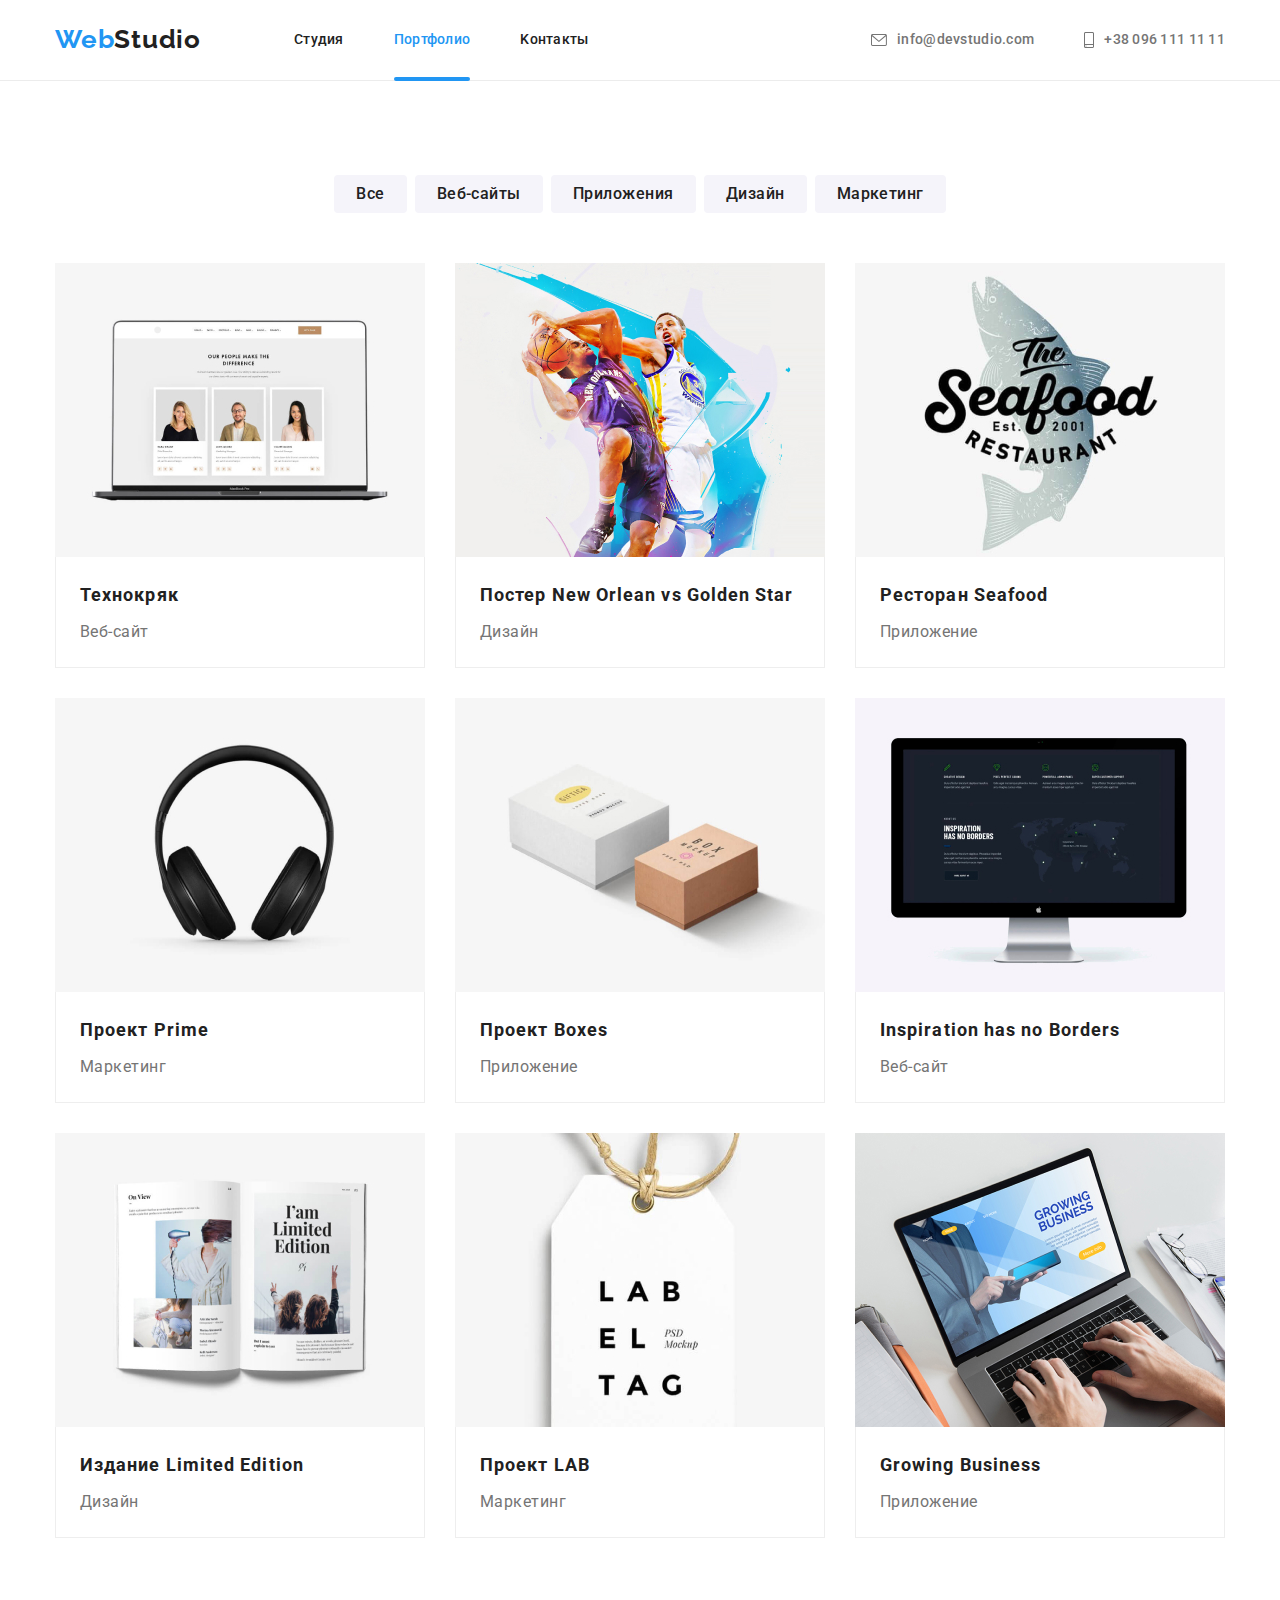
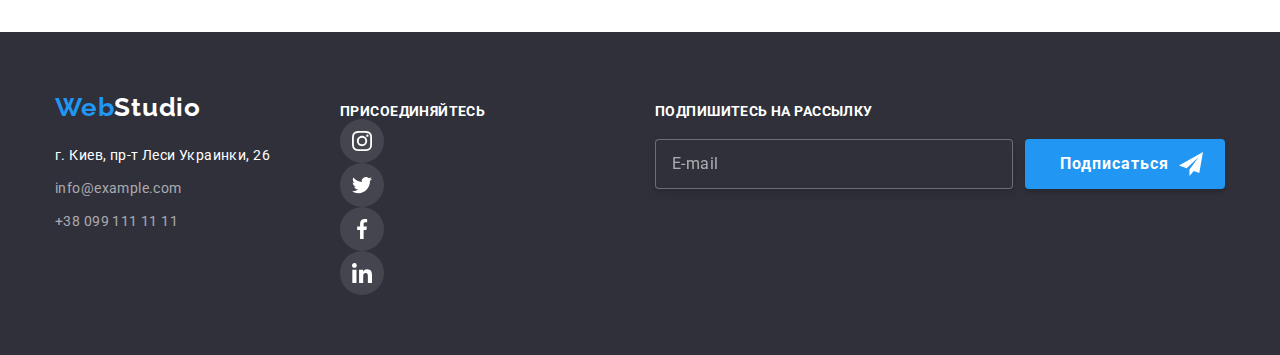
==== portfolio.html @ 12bf7905 "replaces with BEM" ====
<!DOCTYPE html>
<html lang="ru">

<head>
  <meta charset="UTF-8" />
  <meta http-equiv="X-UA-Compatible" content="IE=edge" />
  <meta name="viewport" content="width=device-width, initial-scale=1.0" />
  <link href="https://fonts.googleapis.com/css2?family=Raleway:wght@700&family=Roboto:wght@400;500;700;900&display=swap"
    rel="stylesheet" />
  <link rel="stylesheet"
    href="https://cdnjs.cloudflare.com/ajax/libs/modern-normalize/1.1.0/modern-normalize.min.css" />
  <link rel="stylesheet" type="text/css" href="./css/styles.css" />
  <title>portfolio</title>
</head>

<body>
  <!-- HEADER-->

  <head>
    <link
      href="https://fonts.googleapis.com/css2?family=Raleway:wght@700&family=Roboto:wght@400;500;700;900&display=swap"
      rel="stylesheet" />
    <link rel="stylesheet"
      href="https://cdnjs.cloudflare.com/ajax/libs/modern-normalize/1.1.0/modern-normalize.min.css" />
    <link rel="stylesheet" type="text/css" href="./css/styles.css" />
    <title>WebStudio</title>
  </head>

  <body>
    <!-- HEADER-->
    <header class="header">
      <div class="header__container">
        <nav class="navigation">
          <a href="index.html" class="logo-link logo-link--big-hover">
            <span class="logo-accent">Web</span>Studio</a>
          <ul class="navigation__list">
            <li class="navigation__item">
              <a href="./index.html" class="navigation__link ">Студия</a>
            </li>
            <li class="navigation__item"><a href="./portfolio.html"
                class="navigation__link navigation__link--bottom-border">Портфолио</a></li>
            <li class="navigation__item">
              <a href="" class="navigation__link">Kонтакты</a>
            </li>
          </ul>
        </nav>
        <ul class="contacts__list">
          <li class="contacts__item">
            <a href="mailto:info@devstudio.com" class="contacts__link">
              <svg class="contacts__icon" width="16px" height="12px">
                <use href="./imajes/sprite.svg#icon-envelope-hover"></use>
              </svg>info@devstudio.com
            </a>
          </li>
          <li class="contacts__item">
            <a href="tel:+380961111111" class="contacts__link">
              <svg class="contacts__icon" width="10px" height="16px">
                <use href="./imajes/sprite.svg#icon-smartphone"></use>
              </svg>+38 096 111 11 11
            </a>
          </li>
        </ul>
      </div>
    </header>
    <!---Наши проекты-->
    <main>
      <section class="projects">
        <div class="container">
          <ul class="projects-filter">
            <li class="projects-item">
              <button type="button" class="projects-button">Все</button>
            </li>
            <li class="projects-item">
              <button type="button" class="projects-button">Веб-сайты</button>
            </li>
            <li class="projects-item">
              <button type="button" class="projects-button">Приложения</button>
            </li>
            <li class="projects-item">
              <button type="button" class="projects-button">Дизайн</button>
            </li>
            <li class="projects-item">
              <button type="button" class="projects-button">Маркетинг</button>
            </li>
          </ul>
          <ul class="projects-list">
            <li class="pro-item">
              <a class="pro-item-link" href="">
                <div class=pro-item-wrap><img src="./imajes/portfolip/tehno-criac.jpg" alt="технокряк" width="370px"
                    height="294px" />
                  <p class="image-text">
                    Ресурс предлагает комплексные предложения с разным уровнем функционала и сервисов.
                    Все это позволит посетителю получить исчерпывающие сведения о компании или частном
                    лице.
                  </p>
                </div>
                <div class="pro-item-title">
                  <h2 class="projects-name">Технокряк</h2>
                  <p class="projects-type">Веб-сайт</p>
                </div>
              </a>
            </li>
            <li class="pro-item">
              <a class="pro-item-link" href="">
                <div class=pro-item-wrap><img src="./imajes/portfolip/new-orlean.jpg" alt="баскетбол" width="370px"
                    height="294px" />
                  <p class="image-text">
                    Ресурс предлагает комплексные предложения с разным уровнем функционала и сервисов.
                    Все это позволит посетителю получить исчерпывающие сведения о компании или частном
                    лице.
                  </p>
                </div>
                <div class="pro-item-title">
                  <h2 class="projects-name">Постер New Orlean vs Golden Star</h2>
                  <p class="projects-type">Дизайн</p>
                </div>
              </a>
            </li>
            <li class="pro-item">
              <a class="pro-item-link" href="">
                <div class=pro-item-wrap><img src="./imajes/portfolip/seawood.jpg" alt="лого морского ресторана"
                    width="370px" height="294px" />
                  <p class="image-text">
                    Ресурс предлагает комплексные предложения с разным уровнем функционала и сервисов.
                    Все это позволит посетителю получить исчерпывающие сведения о компании или частном
                    лице.
                  </p>
                </div>
                <div class="pro-item-title">
                  <h2 class="projects-name">Ресторан Seafood</h2>
                  <p class="projects-type">Приложение</p>
                </div>
              </a>
            </li>
            <li class="pro-item">
              <a class="pro-item-link" href="">
                <div class=pro-item-wrap><img src="./imajes/portfolip/prime.jpg" alt="наушники" width="370px"
                    height="294px" />
                  <p class="image-text">
                    Ресурс предлагает комплексные предложения с разным уровнем функционала и сервисов.
                    Все это позволит посетителю получить исчерпывающие сведения о компании или частном
                    лице.
                  </p>
                </div>
                <div class="pro-item-title">
                  <h2 class="projects-name">Проект Prime</h2>
                  <p class="projects-type">Маркетинг</p>
                </div>
              </a>
            </li>
            <li class="pro-item">
              <a class="pro-item-link" href="">
                <div class=pro-item-wrap> <img src="./imajes/portfolip/boxes.jpg" alt="коробочки" width="370px"
                    height="294px" />
                  <p class="image-text">
                    Ресурс предлагает комплексные предложения с разным уровнем функционала и сервисов.
                    Все это позволит посетителю получить исчерпывающие сведения о компании или частном
                    лице.
                  </p>
                </div>
                <div class="pro-item-title">
                  <h2 class="projects-name">Проект Boxes</h2>
                  <p class="projects-type">Приложение</p>
                </div>
              </a>
            </li>
            <li class="pro-item">
              <a class="pro-item-link" href="">
                <div class=pro-item-wrap><img src="./imajes/portfolip/monitor.jpg" alt="монитор" width="370px"
                    height="294px" />
                  <p class="image-text">
                    Ресурс предлагает комплексные предложения с разным уровнем функционала и сервисов.
                    Все это позволит посетителю получить исчерпывающие сведения о компании или частном
                    лице.
                  </p>
                </div>
                <div class="pro-item-title">
                  <h2 class="projects-name">Inspiration has no Borders</h2>
                  <p class="projects-type">Веб-сайт</p>
                </div>
              </a>
            </li>
            <li class="pro-item">
              <a class="pro-item-link" href="">
                <div class=pro-item-wrap><img src="./imajes/portfolip/magazine.jpg" alt="журнал" width="370px"
                    height="294px" />
                  <p class="image-text">
                    Ресурс предлагает комплексные предложения с разным уровнем функционала и сервисов.
                    Все это позволит посетителю получить исчерпывающие сведения о компании или частном
                    лице.
                  </p>
                </div>
                <div class="pro-item-title">
                  <h2 class="projects-name">Издание Limited Edition</h2>
                  <p class="projects-type">Дизайн</p>
                </div>
              </a>
            </li>
            <li class="pro-item">
              <a class="pro-item-link" href="">
                <div class=pro-item-wrap><img src="./imajes/portfolip/label.jpg" alt="лейбла" width="370px"
                    height="294px" />
                  <p class="image-text">
                    Ресурс предлагает комплексные предложения с разным уровнем функционала и сервисов.
                    Все это позволит посетителю получить исчерпывающие сведения о компании или частном
                    лице.
                  </p>
                </div>
                <div class="pro-item-title">
                  <h2 class="projects-name">Проект LAB</h2>
                  <p class="projects-type">Маркетинг</p>
                </div>
              </a>
            </li>
            <li class="pro-item">
              <a class="pro-item-link" href="">
                <div class=pro-item-wrap>
                  <img src="./imajes/portfolip/growing.jpg" alt="печатает на ноутбуке" width="370px" height="294px" />
                  <p class="image-text">
                    Ресурс предлагает комплексные предложения с разным уровнем функционала и сервисов.
                    Все это позволит посетителю получить исчерпывающие сведения о компании или частном
                    лице.
                  </p>
                </div>
                <div class="pro-item-title">
                  <h2 class="projects-name">Growing Business</h2>
                  <p class="projects-type">Приложение</p>
                </div>
              </a>
            </li>
          </ul>
        </div>
      </section>
    </main>
    <!--FOOOOOOTEEEERRRRRR-->
    <footer class="footer-section">
      <div class="container footer">
        <div class="address-wrap">
          <a href="./index.html" class="footer-logo"><span class="logo-accent">Web</span>Studio</a>
          <address class="address">
            <span class="footer-text">г. Киев, пр-т Леси Украинки, 26</span>
            <a href="mailto:info@example.com" class="footer-contacts">info@example.com</a>
            <a href="tel:+380991111111" class="footer-contacts">+38 099 111 11 11</a>
          </address>
        </div>
        <div class="slogan-wrap">
          <h3 class="footer-slogan">Присоединяйтесь</h3>
          <ul class="social-list footer">
            <li class="social-item">
              <a href="" class="social-link footer">
                <svg class="social-icon" width="20px" height="20px">
                  <use href="./imajes/sprite.svg#icon-instagram-2"></use>
                </svg>
              </a>
            </li>
            <li class="social-item">
              <a href="" class="social-link footer">
                <svg class="social-icon" width="20px" height="20px">
                  <use href="./imajes/sprite.svg#icon-twitter-1"></use>
                </svg>
              </a>
            </li>
            <li class="social-item">
              <a href="" class="social-link footer"><svg class="social-icon" width="20px" height="20px">
                  <use href="./imajes/sprite.svg#icon-facebook-1"></use>
                </svg>
              </a>
            </li>
            <li class="social-item">
              <a href="" class="social-link footer">
                <svg class="social-icon" width="20px" height="20px">
                  <use href="./imajes/sprite.svg#icon-linkedin-1"></use>
                </svg>
              </a>
            </li>
          </ul>
        </div>
        <div class="footer-form">
          <h3 class="footer-slogan">Подпишитесь на рассылку</h3>
          <div class="footer-form-wrapper">
            <form class="label-footer">
              <input class="footer-input" type="email" name="footer-email" placeholder="E-mail" />
              <button type="submit" class="button footer-button">
                <span class="footer-button-title">Подписаться</span>
                <svg class="social-icon-sab" width="24px" height="24px">
                  <use href="./imajes/sprite.svg#icon-icon-send"></use>
                </svg>

              </button>
            </form>
          </div>
        </div>
      </div>
    </footer>
    </div>
    </footer>
  </body>

</html>
---- css/styles.css ----
:root {
  --brand-color: #2196f3;
  --title-color: #212121;
  --text-color: #757575;
  --hero-color: #ffffff;
  --contact-color: rgba(255, 255, 255, 0.6);
  --main-background: #ffffff;
  --secondary-background: #f5f4fa;
  --icon-color: #AFB1B8;
  --bg-buttons-color-hover: rgba(33, 150, 243, 1);
  --transition-timing-function: cubic-bezier(0.4, 0, 0.2, 1);
  --transition-duration: 250ms
}

*,
*::before,
*::after {
  box-sizing: border-box;
}

body {
  color: var(--text-color);
  font-family: roboto, sans-serif;
}

ul {
  list-style: none;
  margin: 0px;
  padding: 0px;
}

h1,
h2,
h3,
h4,
h5,
h6 {
  margin: 0px;
}

p {
  margin: 0px;
}

img {
  display: block;
  max-width: 100%;
  height: auto;
}

.container {
  max-width: 1200px;
  margin: 0 auto;
  padding-left: 15px;
  padding-right: 15px;
}

.visually-hidden {
  position: absolute;
  width: 1px;
  height: 1px;
  margin: -1px;
  border: 0;
  padding: 0;
  white-space: nowrap;
  clip-path: inset(100%);
  clip: rect(0 0 0 0);
  overflow: hidden;
}

.container {
  width: 1200px;
  margin: 0 auto;
  padding-left: 15px;
  padding-right: 15px;
}

/* Header */
.header {
  
  border-bottom: 1px solid #ececec;
}

.header__container {
  display: flex;
  margin-left: auto;
    margin-right: auto;
    width: 1200px;
    padding-left: 15px;
    padding-right: 15px;
}

.navigation {
  display: flex;
  align-items: center;
}

.logo-accent {
  color: var(--brand-color);
}

.logo-link {
  color: var(--title-color);

  font-family: Raleway, sans-serif;
  font-weight: 700;
  font-size: 26px;
  line-height: 1.19;
  letter-spacing: 0.03em;
  text-decoration: none;
}

.logo-link--big-hover {
  display: block;
  padding-top: 24px;
  padding-bottom: 25px;
  margin-right: 93px;
}


.navigation__list {
  display: flex;

  color: var(--title-color);

  font-weight: 500;
  font-size: 14px;
  line-height: 1.14;
  letter-spacing: 0.02em;
  list-style: none;
}

.navigation__item:not(:last-child) {
  margin-right: 50px;
}

.navigation__item {
  position: relative;
}

.navigation__link {
  display: block;
  padding-top: 32px;
  padding-bottom: 32px;

  color: inherit;
  text-decoration: none;

  transition: color var(--transition-duration) var(--transition-timing-function);
}

.navigation__link:hover,
.navigation__link:focus,
.contacts__link:hover,
.contacts__link:focus {
  color: var(--brand-color);
}

.contacts__list {
  display: flex;
  margin-left: auto;
  align-items: center;
}

.contacts__item:not(:last-child) {
  margin-right: 50px;
}

.contacts__link {
  display: flex;
  padding-top: 32px;
  padding-bottom: 32px;
  align-items: center;
  color: var(--text-color);

  font-weight: 500;
  font-size: 14px;
  line-height: 1.14;
  letter-spacing: 0.02em;
  text-decoration: none;

  transition: color var(--transition-duration) var(--transition-timing-function);
}

.contacts__icon {
  margin-right: 10px;
  fill: currentColor;
}

.navigation__link--bottom-border {
  color: var(--brand-color);
}

.navigation__link--bottom-border::after {
  position: absolute;
  content: '';
  left: 0;
  bottom: -1px;


  height: 4px;
  width: 100%;
  margin: 0;
  padding: 0;
  border-radius: 2px;
  background-color: var(--brand-color);
}


/* Hero section */
.section__hero {
  max-width: 1600px;
  height: 600px;
  margin-left: auto;
  margin-right: auto;
  padding-top: 200px;
  padding-bottom: 200px;
  background-color: #2F303A;
  text-align: center;

  background-image: linear-gradient(to right, rgba(47, 48, 58, 0.4), rgba(47, 48, 58, 0.4)), url(../imajes/hero.jpg);
background-size: cover;
}

.section-hero__title { 
  text-align: center;
}

.section-hero__title {
  margin: 0 auto;
  max-width: 694px;
  max-height: 120px;
  
  margin-bottom: 30px;
  color: var(--hero-color);

  font-weight: 900;
  font-size: 44px;
  line-height: 1.36;
  text-align: center;
  letter-spacing: 0.06em;
  text-transform: uppercase;
}

.button {
  display: inline-block;
  width: 200px;
  height: 50px;

  color: var(--hero-color);
  background-color: var(--brand-color);

  font-weight: 700;
  font-size: 16px;
  line-height: 1.88;
  text-align: center;
  letter-spacing: 0.06em;
  background: #2196f3;
  box-shadow: 0px 4px 4px rgba(0, 0, 0, 0.15);
  border-radius: 4px;
  border: none;
  cursor: pointer;

  transition: background-color var(--transition-duration) var(--transition-timing-function);
}

.hero__button:hover,
.hero__button:focus {
  background-color: #188ce8;
}





/*Our advantages */
.advantag {
    padding-top: 94px;
    padding-bottom: 94px;
  background-color: var(--main-background);
}

.advantag__list {
  display: flex;
}

.advantag__item {
  width: 270px;
}

.advantag__item:not(:last-child) {
  margin-right: 30px;
}

.advantag__title {
  margin-bottom: 10px;
  color: var(--title-color);

  font-weight: 700;
  font-size: 14px;
  line-height: 1.14;
  letter-spacing: 0.03em;
  text-transform: uppercase;
}

.advantag__text {
  font-weight: 400;
  font-size: 14px;
  line-height: 1.71;
  letter-spacing: 0.03em;
}

.advantag__icon-background {
  display: flex;
  justify-content: center;
  align-items: center;
  width: 270px;
  height: 120px;
  margin-bottom: 30px;

  background: var(--secondary-background);
  border-radius: 4px;
}

/*Doing*/
.doin {
  padding-bottom: 94px;
  background-color: var(--main-background);
}

.doin__title {
  margin-bottom: 50px;
  color: var(--title-color);

  font-weight: 700;
  font-size: 36px;
  line-height: 1.17;
  text-align: center;
  letter-spacing: 0.03em;
}

.doin__list {
  display: flex;
  
  list-style: none;
}

.doin__list-item {
  position: relative;
  margin-right: 30px;
  
}


.doin__list-item:last-child {
  margin-right: 0;
}

.doin__thumb {
  position: absolute;
    display: flex;
    width: 100%;
    padding-top: 27px;
    padding-bottom: 27px;
    justify-content: center;
    align-items: center;
    color: var(--white-color);
    background-color: rgba(47, 48, 58, 0.8);
    font-weight: 700;
    font-size: 14px;
    line-height: 1.17;
    transform: translate(0px, -100%);
}

.doin__text {
  color: var(--main-background);
  font-weight: 700;
  text-transform: uppercase;
  letter-spacing: 0.03em;
  font-size: 14px;
  line-height: 1.14;
}
/* Team */
.team {
  padding-top: 94px;
  padding-bottom: 94px;
  background-color: var(--secondary-background);
}

.team__title {
  margin-bottom: 50px;
  color: var(--title-color);

  font-weight: 700;
  font-size: 36px;
  line-height: 1.17;
  text-align: center;
  letter-spacing: 0.03em;
}

.team__list {
  display: flex;

  list-style: none;
}

.team__lastname {
    width: calc((100%-90)/4);
      margin-right: 30px;
    background-color: #ffffff;
      box-shadow: 0px 1px 3px rgba(0, 0, 0, 0.12),
        0px 1px 1px rgba(0, 0, 0, 0.14),
        0px 2px 1px rgba(0, 0, 0, 0.2);
      border-radius: 0px 0px 4px 4px;
    
}

.team__lastname:last-child {
  margin-right: 0;
}

.team__container {
  padding: 30px 10px 30px 10px;
}

.team__name {
  color: var(--title-color);
  margin-bottom: 10px;
  font-weight: 500;
  font-size: 16px;
  line-height: 1.19;
  text-align: center;
  letter-spacing: 0.03em;
}

.team__post {
  margin-bottom: 16px;

  font-weight: 400;
  font-size: 16px;
  line-height: 1.19;
  text-align: center;
  letter-spacing: 0.03em;
}



/** CLIENTS **/

.clients {
  padding: 94px 0;
}

.clients .container {
  text-align: center;
}

.clients-title {
  margin-bottom: 50px;
  font-family: 'Roboto';
  font-style: normal;
  font-weight: 700;
  font-size: 36px;
  line-height: 42px;
  text-align: center;
  letter-spacing: 0.03em;

  color: #212121;
}

.clients-list {
  display: flex;
  align-items: center;
  justify-content: center;
}



.clients-item:not(:last-child) {
  margin-right: 30px;
}

.clients-link {
  display: flex;
  align-items: center;
  justify-content: center;

  width: 170px;
  height: 92px;

  color: var(--icon-color);

  border: 1px solid #AFB1B8;
  border-radius: 4px;

  transition: cborder-color 2500ms cubic-bezier(0.4, 0, 0.2, 1),
    color 2500ms cubic-bezier(0.4, 0, 0.2, 1);
}
/**transition: color var(--transition-duration) var(--transition-timing-function),
border var(--transition-duration) var(--transition-timing-function);**/

.clients-icon {
  fill: currentColor;
  /**transition: var(--transition-duration) var(--transition-timing-function);*/
}

.clients-link:hover,
.clients-link:focus {
  border: 1px solid var(--brand-color);
  color: var(--brand-color);

}

/**.clients-icon:hover ,
.clients-icon:focus {
  fill: rgba(33, 150, 243, 1); 
  transition: fill var(--transition-duration) var(--transition-timing-function);
} **/
/* Footer */
.footer-section {
  background-color: #2F303A;
  padding: 60px 0px;
}

.footer-section .container {
  display: flex;
  align-items: baseline;
}


.footer-logo {
  display: block;
  margin-bottom: 20px;

  color: #FFFFFF;

  font-family: raleway, sans-serif;
  font-weight: 700;
  font-size: 26px;
  line-height: 1.19;
  letter-spacing: 0.03em;
  text-decoration: none;
}

.footer-text {
  display: block;
  line-height: 24px;
}

.address {

  color: #FFFFFF;

  font-style: normal;
  font-weight: 400;
  font-size: 14px;
  line-height: 1.71;
  letter-spacing: 0.03em;
}

.footer-contacts {
  display: flex;
  margin-top: 9px;
  line-height: 24px;
  color: rgba(255, 255, 255, 0.6);
  text-decoration: none;

  transition: background-color var(--transition-duration) var(--transition-timing-function);
}

.footer-contacts:hover,
.footer-contacts:focus {
  color: var(--brand-color);
}

.footer-slogan {
  color: var(--hero-color);
  font-weight: 700;
  font-size: 14px;
  line-height: 16px;
  text-transform: uppercase;
  letter-spacing: 0.03em;
}

.container.slogan-wrap {
  display: flex;
  align-items: center;
justify-content: center;
  
}

.socials-networks.footer {
  display: flex;
  margin-top: 20px;
}

.social-link.footer {
  color: var(--hero-color);
  background-color: rgba(255, 255, 255, 0.1);
  transition: background-color var(--transition-duration) var(--transition-timing-function);
}

.social-link.footer:hover,
.social-link.footer:focus {
  background-color: var(--brand-color);
}

.slogan-wrap {
  margin-left: 70px ;
  margin-right: auto;
}

.socials-networks {
  display: flex;
  justify-content: center;
  gap: 10px;
}

.social-link {
  display: flex;
  align-items: center;
  justify-content: center;

  width: 44px;
  height: 44px;

  color: var(--icon-color);

  border-radius: 50%;
  
  transition: background-color var(--transition-duration) var(--transition-timing-function),
  color var(--transition-duration) var(--transition-timing-function);
}

.social-icon {
  
  fill: currentColor;
}

.social-icon-sab {
  fill: currentColor;
  
}

.social-link:hover,
.social-link:focus {
  color: var(--main-background);
  background-color: var(--brand-color);
}


.footer-form-wrapper {
  display: flex;
  align-items: center;

  margin-top: 20px;
  
}

.footer-email-input:active {
  color:var(--brand-color);

  outline: none;
}

.footer-input:hover,
.footer-input:focus {
  border: 1px solid var(--brand-color);
  outline: none;
  /*outline-color: var(--brand-color);*/
}

.footer-input {
  width: 358px;
  height: 50px;
  padding-left: 16px;
  padding-top: 15px;
  padding-bottom: 15px;

  color: var(--hero-color);
  background-color: #2F303A;

  border: 1px solid rgba(255, 255, 255, 0.3);
  filter: drop-shadow(0px 4px 4px rgba(0, 0, 0, 0.15));
  border-radius: 4px;
  cursor: pointer;
  outline: none;
 /* outline: none;*/
  transition: border-color var(--transition-timing-function) var(--transition-duration), 
 /* outline-color var(--transition-timing-function) var(--transition-duration);*/
}

.footer-input::placeholder {
  font-size: 16px;
  line-height: 1.25;
  letter-spacing: 0.03em;

  color: rgba(255, 255, 255, 0.6);
  outline: none;
}

.footer-button {
  display: flex;
  align-items: center;
  margin-left: 12px;
  transition: box-shadow var(--transition-duration) var(--transition-timing-function),
      background-color var(--transition-duration) var(--transition-timing-function),
      color var(--transition-duration) var(--transition-timing-function);
}

.footer-button:hover {
  background-color: #188CE8
}

.footer-button-title {
  margin-left: 29px;
  margin-top: 10px;
  margin-bottom: 10px;
  margin-right: 10px;
}
 
.label-footer {
  display: flex;
}
/* Portfolio.html */
/*Projects */

  
.projects-button {
  padding: 6px 22px;
  color: var(--title-color);
  background-color: #f5f4fa;
  border-radius: 4px;
  border: 0;
  font-weight: 500;
  font-size: 16px;
  line-height: 1.62;
  text-align: center;
  letter-spacing: 0.03em;

  transition: box-shadow var(--transition-duration) var(--transition-timing-function),
              background-color var(--transition-duration) var(--transition-timing-function),
              color var(--transition-duration) var(--transition-timing-function);
}

.projects-item:not(:last-child) {
  margin-right: 8px;
}

.projects-filter {
  display: flex;
  justify-content: center;
    margin-top: 0px;
    margin-bottom: 50px;
}

.projects {
  padding-top: 94px;
  padding-bottom: 94px;
  
  margin-top: 0px;
  margin-bottom: 0px;
  padding-left: 0px;
}

.projects-button:hover,
.projects-button:focus {
  color: var(--hero-color);
  background-color: var(--brand-color);
  cursor: pointer;
}


.projects-list {
  display: flex;
  flex-wrap: wrap;
  margin: -15px;
  list-style: none;
}

.pro-item {
  margin: 15px;
  transition: box-shadow var(--transition-duration) var(--transition-timing-function);

}

 .pro-item-link {
  display: inline-block;
  text-decoration: none;
  transition: box-shadow var(--transition-duration) var(--transition-timing-function);
 }
 
.pro-item-link:hover,
.pro-item-link:focus {
  box-shadow: 0px 1px 1px rgba(0, 0, 0, 0.12), 0px 4px 4px rgba(0, 0, 0, 0.06),1px 4px 6px rgba(0, 0, 0, 0.16);
}

.pro-item a {
  display: inline-block

}

.pro-item-title {
  padding: 20px 24px 20px 24px;
    border-bottom: 1px solid #EEEEEE;
    border-left: 1px solid #EEEEEE;
    border-right: 1px solid #EEEEEE;
}

.projects-name {
  margin-bottom: 4px;
  color: var(--title-color);

  font-weight: 700;
  font-size: 18px;
  line-height: 2;
  letter-spacing: 0.06em;
}

.projects-type {
  font-family: 'Roboto';
  font-style: normal;
  font-weight: 400;
  font-size: 16px;
  line-height: 30px;
  letter-spacing: 0.03em;
  color: #757575;
}

.pro-item-wrap {
  position: relative;
  overflow: hidden;
}
.pro-item:hover .image-text,
.pro-item:focus .image-text {
  transform: none;
}


.image-text {
  position: absolute;
    top: 0;
    left: 0;
    width: 370px;
    height: 294px;
    font-size: 18px;
    line-height: 1.56;
    color: var(--secondary-background);
    padding: 63px 24px;
    margin-top: 0px;
    margin-bottom: 0px;
    transform: translateY(100%);
  
    background-color: rgba(33, 150, 243, 0.9);
  
    transition: transform var(--transition-duration) var(--transition-timing-function);
}


/*MODAL*/

.backdrop {
  position: fixed;
  top: 0;
  left: 0;

  width: 100%;
  height: 100%;

  opacity: 1;

  transition: opacity var(--transition-duration) var(--transition-timing-function);

  background: rgba(0, 0, 0, 0.2);
  z-index: 100;
}

.backdrop.is-hidden {
  opacity: 0;
  pointer-events: none;
  
}

.form-field:focus+.input-icon,
.form-field:hover+.input-icon {
  color: var(--brand-color);
  
}

.backdrop.is-hidden .modal {
  transform: translate(-50%, -50%) scale(0.9);
}

.modal {
  overflow: hidden;
  position: absolute;
  top: 50%;
  left: 50%;
  transform: translate(-50%, -50%) /*scale(1.1)*/;

  width: 528px;
  height: 581px;
  padding: 40px;
 border-radius: 4px;
  background-color: var(--main-background);

  transition: transform var(--transition-duration) var(--transition-timing-function);
}

.close-button {
  position: absolute;
  top: 8px;
  right: 8px;
  outline: none;
  width: 30px;
  height: 30px;

  background-color: var(--white-color);
  border: 1px solid rgba(0, 0, 0, 0.1);
  border-radius: 50%;
  cursor: pointer;

  transition: border-color var(--transition-duration) var(--transition-timing-function);
}

.icon-close {
  fill: var(--title-color);
  transition: fill 250ms var(--transition-timing-function);
}

.close-button:hover,
.close-button:focus {
  /* border-color: var(--brand-color); */
  color: var(--brand-color);
}

.close-button:hover .icon-close,
.close-button:focus .icon-close {
  fill: var(--brand-color);
}

.form {
  max-width: 448px;
  margin-left: auto;
  margin-right: auto;
}

/*.close-button:hover,
.icon-close:focus {
  border-color: var(--brand-color);
}*/

.form-title {
  width: 448px;
  margin-bottom: 12px;
  color: var(--title-color);
  font-weight: 700;
  font-size: 20px;
  line-height: 1.15;
  text-align: center;
  letter-spacing: 0.03em;
}

.form-field {
  position: relative;

  display: flex;
  flex-direction: column;
  
}

.form-field:not(:first-child) {
  margin-top: 10px;
}

.form-label {
  font-size: 12px;
  line-height: 1.17;
  letter-spacing: 0.01em;
}

.form-input {
  margin-top: 4px;
  padding-left: 42px;
  width: 448px;
  height: 40px;
  cursor: pointer;
  border: 1px solid rgba(33, 33, 33, 0.2);
  border-radius: 4px;

  transition: border-color var(--transition-timing-function) var(--transition-duration);
  /* outline-color var(--transition-timing-function) var(--transition-duration);*/
  outline: none;
}



.form-comment:hover {
  border-color: var(--brand-color);
  outline: none;
}

.form-input:focus-within,
.form-comment:focus-within {
  outline: none;
 /* outline-color: var(--brand-color);*/
  border-color: var(--brand-color);
}

.form-input:focus+.input-icon,
.form-input:hover+.input-icon {
  fill: var(--brand-color);
  
}

.form-input:focus,
.form-input:hover {
  border-color: var(--brand-color);
  outline: none;
}


.button-form-modal {
  display: block;
  margin: auto;
  margin-top: 30px;
}

.button-form-modal:hover,
.button-form-modal:focus {
  background-color: #188CE8;
}

.form-input:hover+.icon-input,
.form-input:focus+.input-icon {
  fill: var(--brand-color);
  
}

.input-icon {
  position: absolute;
  top: 55%;
  left: 15px;
  
  fill: var(--title-color);

  transition: fill var(--transition-timing-function) var(--transition-duration);
}

.close-button svg {
  margin-top: 4px;
}
.form-input:focus-within+ .input-icon {
  fill: var(--brand-color);
  
}



.form-input:hover-within+.input-icon {
  fill: var(--brand-color);
  
}

/*.form-input:hover {
  border: 1px solid hsla(0, 0%, 0%, .4);
  outline: none;
}*/

 


.form-comment {
  margin-top: 4px;
  padding: 12px 16px;
  width: 448px;
  height: 120px;
  
  border: 1px solid rgba(33, 33, 33, 0.2);
  border-radius: 4px;
  cursor: pointer;
  resize: none;
outline: none;
  transition: border-color var(--transition-timing-function) var(--transition-duration), 
  /*outline-color var(--transition-timing-function) var(--transition-duration);*/ 
}

.form-comment::placeholder {
  font-size: 14px;
  line-height: 1.14;
  letter-spacing: 0.01em;
  color: rgba(117, 117, 117, 0.5);
  outline: none;
}

.form-checkbox {
  padding-left: 12px;
  margin-top: 20px;
 outline: none;
}

.checkbox-text {
  display: block;

  font-size: 14px;
  line-height: 1.71;
  letter-spacing: 0.03em;
}

.checkbox-link {
  outline: none;
  color: var(--brand-color);
}

.checkbox {
  position: absolute;
  width: 1px;
  height: 1px;
  margin: -1px;
  border: 0px;
  padding: 0px;
  clip: rect(0 0 0 0);
  overflow: hidden;
outline: none;
}

.checkbox-label {
  display: flex;
  align-items: center;
  text-align: center;
}

.checkbox-icon {
  margin-right: 8px;
  border-radius: 2px;
  border: 2px solid var(--title-color);
}

.checkbox:checked+.checkbox-label>.checkbox-icon {
  background-color: var(--brand-color);
  border-color: var(--brand-color);
  background-origin: border-box;
}

.checkbox:focus+.checkbox-label>.checkbox-icon {
 
  border-color: var(--brand-color);
  
}

.checkbox:hover {
  border-color: var(--brand-color);
}

.checkbox:checked+.checkbox-label>.checkbox-icon {
  background-color: var(--bg-buttons-color-hover);
  border-color: var(--bg-buttons-color-hover);
  background-origin: border-box;

  transition: background-color 250ms cubic-bezier(0.4, 0, 0.2, 1), border-color 250ms cubic-bezier(0.4, 0, 0.2, 1);
}

.checkbox-icon:hover {
  border-color: var(--brand-color);
}
---- css/styles.css ----
:root {
  --brand-color: #2196f3;
  --title-color: #212121;
  --text-color: #757575;
  --hero-color: #ffffff;
  --contact-color: rgba(255, 255, 255, 0.6);
  --main-background: #ffffff;
  --secondary-background: #f5f4fa;
  --icon-color: #AFB1B8;
  --bg-buttons-color-hover: rgba(33, 150, 243, 1);
  --transition-timing-function: cubic-bezier(0.4, 0, 0.2, 1);
  --transition-duration: 250ms
}

*,
*::before,
*::after {
  box-sizing: border-box;
}

body {
  color: var(--text-color);
  font-family: roboto, sans-serif;
}

ul {
  list-style: none;
  margin: 0px;
  padding: 0px;
}

h1,
h2,
h3,
h4,
h5,
h6 {
  margin: 0px;
}

p {
  margin: 0px;
}

img {
  display: block;
  max-width: 100%;
  height: auto;
}

.container {
  max-width: 1200px;
  margin: 0 auto;
  padding-left: 15px;
  padding-right: 15px;
}

.visually-hidden {
  position: absolute;
  width: 1px;
  height: 1px;
  margin: -1px;
  border: 0;
  padding: 0;
  white-space: nowrap;
  clip-path: inset(100%);
  clip: rect(0 0 0 0);
  overflow: hidden;
}

.container {
  width: 1200px;
  margin: 0 auto;
  padding-left: 15px;
  padding-right: 15px;
}

/* Header */
.header {
  
  border-bottom: 1px solid #ececec;
}

.header__container {
  display: flex;
  margin-left: auto;
    margin-right: auto;
    width: 1200px;
    padding-left: 15px;
    padding-right: 15px;
}

.navigation {
  display: flex;
  align-items: center;
}

.logo-accent {
  color: var(--brand-color);
}

.logo-link {
  color: var(--title-color);

  font-family: Raleway, sans-serif;
  font-weight: 700;
  font-size: 26px;
  line-height: 1.19;
  letter-spacing: 0.03em;
  text-decoration: none;
}

.logo-link--big-hover {
  display: block;
  padding-top: 24px;
  padding-bottom: 25px;
  margin-right: 93px;
}


.navigation__list {
  display: flex;

  color: var(--title-color);

  font-weight: 500;
  font-size: 14px;
  line-height: 1.14;
  letter-spacing: 0.02em;
  list-style: none;
}

.navigation__item:not(:last-child) {
  margin-right: 50px;
}

.navigation__item {
  position: relative;
}

.navigation__link {
  display: block;
  padding-top: 32px;
  padding-bottom: 32px;

  color: inherit;
  text-decoration: none;

  transition: color var(--transition-duration) var(--transition-timing-function);
}

.navigation__link:hover,
.navigation__link:focus,
.contacts__link:hover,
.contacts__link:focus {
  color: var(--brand-color);
}

.contacts__list {
  display: flex;
  margin-left: auto;
  align-items: center;
}

.contacts__item:not(:last-child) {
  margin-right: 50px;
}

.contacts__link {
  display: flex;
  padding-top: 32px;
  padding-bottom: 32px;
  align-items: center;
  color: var(--text-color);

  font-weight: 500;
  font-size: 14px;
  line-height: 1.14;
  letter-spacing: 0.02em;
  text-decoration: none;

  transition: color var(--transition-duration) var(--transition-timing-function);
}

.contacts__icon {
  margin-right: 10px;
  fill: currentColor;
}

.navigation__link--bottom-border {
  color: var(--brand-color);
}

.navigation__link--bottom-border::after {
  position: absolute;
  content: '';
  left: 0;
  bottom: -1px;


  height: 4px;
  width: 100%;
  margin: 0;
  padding: 0;
  border-radius: 2px;
  background-color: var(--brand-color);
}


/* Hero section */
.section__hero {
  max-width: 1600px;
  height: 600px;
  margin-left: auto;
  margin-right: auto;
  padding-top: 200px;
  padding-bottom: 200px;
  background-color: #2F303A;
  text-align: center;

  background-image: linear-gradient(to right, rgba(47, 48, 58, 0.4), rgba(47, 48, 58, 0.4)), url(../imajes/hero.jpg);
background-size: cover;
}

.section-hero__title { 
  text-align: center;
}

.section-hero__title {
  margin: 0 auto;
  max-width: 694px;
  max-height: 120px;
  
  margin-bottom: 30px;
  color: var(--hero-color);

  font-weight: 900;
  font-size: 44px;
  line-height: 1.36;
  text-align: center;
  letter-spacing: 0.06em;
  text-transform: uppercase;
}

.button {
  display: inline-block;
  width: 200px;
  height: 50px;

  color: var(--hero-color);
  background-color: var(--brand-color);

  font-weight: 700;
  font-size: 16px;
  line-height: 1.88;
  text-align: center;
  letter-spacing: 0.06em;
  background: #2196f3;
  box-shadow: 0px 4px 4px rgba(0, 0, 0, 0.15);
  border-radius: 4px;
  border: none;
  cursor: pointer;

  transition: background-color var(--transition-duration) var(--transition-timing-function);
}

.hero__button:hover,
.hero__button:focus {
  background-color: #188ce8;
}





/*Our advantages */
.advantag {
    padding-top: 94px;
    padding-bottom: 94px;
  background-color: var(--main-background);
}

.advantag__list {
  display: flex;
}

.advantag__item {
  width: 270px;
}

.advantag__item:not(:last-child) {
  margin-right: 30px;
}

.advantag__title {
  margin-bottom: 10px;
  color: var(--title-color);

  font-weight: 700;
  font-size: 14px;
  line-height: 1.14;
  letter-spacing: 0.03em;
  text-transform: uppercase;
}

.advantag__text {
  font-weight: 400;
  font-size: 14px;
  line-height: 1.71;
  letter-spacing: 0.03em;
}

.advantag__icon-background {
  display: flex;
  justify-content: center;
  align-items: center;
  width: 270px;
  height: 120px;
  margin-bottom: 30px;

  background: var(--secondary-background);
  border-radius: 4px;
}

/*Doing*/
.doin {
  padding-bottom: 94px;
  background-color: var(--main-background);
}

.doin__title {
  margin-bottom: 50px;
  color: var(--title-color);

  font-weight: 700;
  font-size: 36px;
  line-height: 1.17;
  text-align: center;
  letter-spacing: 0.03em;
}

.doin__list {
  display: flex;
  
  list-style: none;
}

.doin__list-item {
  position: relative;
  margin-right: 30px;
  
}


.doin__list-item:last-child {
  margin-right: 0;
}

.doin__thumb {
  position: absolute;
    display: flex;
    width: 100%;
    padding-top: 27px;
    padding-bottom: 27px;
    justify-content: center;
    align-items: center;
    color: var(--white-color);
    background-color: rgba(47, 48, 58, 0.8);
    font-weight: 700;
    font-size: 14px;
    line-height: 1.17;
    transform: translate(0px, -100%);
}

.doin__text {
  color: var(--main-background);
  font-weight: 700;
  text-transform: uppercase;
  letter-spacing: 0.03em;
  font-size: 14px;
  line-height: 1.14;
}
/* Team */
.team {
  padding-top: 94px;
  padding-bottom: 94px;
  background-color: var(--secondary-background);
}

.team__title {
  margin-bottom: 50px;
  color: var(--title-color);

  font-weight: 700;
  font-size: 36px;
  line-height: 1.17;
  text-align: center;
  letter-spacing: 0.03em;
}

.team__list {
  display: flex;

  list-style: none;
}

.team__lastname {
    width: calc((100%-90)/4);
      margin-right: 30px;
    background-color: #ffffff;
      box-shadow: 0px 1px 3px rgba(0, 0, 0, 0.12),
        0px 1px 1px rgba(0, 0, 0, 0.14),
        0px 2px 1px rgba(0, 0, 0, 0.2);
      border-radius: 0px 0px 4px 4px;
    
}

.team__lastname:last-child {
  margin-right: 0;
}

.team__container {
  padding: 30px 10px 30px 10px;
}

.team__name {
  color: var(--title-color);
  margin-bottom: 10px;
  font-weight: 500;
  font-size: 16px;
  line-height: 1.19;
  text-align: center;
  letter-spacing: 0.03em;
}

.team__post {
  margin-bottom: 16px;

  font-weight: 400;
  font-size: 16px;
  line-height: 1.19;
  text-align: center;
  letter-spacing: 0.03em;
}



/** CLIENTS **/

.clients {
  padding: 94px 0;
}

.clients .container {
  text-align: center;
}

.clients-title {
  margin-bottom: 50px;
  font-family: 'Roboto';
  font-style: normal;
  font-weight: 700;
  font-size: 36px;
  line-height: 42px;
  text-align: center;
  letter-spacing: 0.03em;

  color: #212121;
}

.clients-list {
  display: flex;
  align-items: center;
  justify-content: center;
}



.clients-item:not(:last-child) {
  margin-right: 30px;
}

.clients-link {
  display: flex;
  align-items: center;
  justify-content: center;

  width: 170px;
  height: 92px;

  color: var(--icon-color);

  border: 1px solid #AFB1B8;
  border-radius: 4px;

  transition: cborder-color 2500ms cubic-bezier(0.4, 0, 0.2, 1),
    color 2500ms cubic-bezier(0.4, 0, 0.2, 1);
}
/**transition: color var(--transition-duration) var(--transition-timing-function),
border var(--transition-duration) var(--transition-timing-function);**/

.clients-icon {
  fill: currentColor;
  /**transition: var(--transition-duration) var(--transition-timing-function);*/
}

.clients-link:hover,
.clients-link:focus {
  border: 1px solid var(--brand-color);
  color: var(--brand-color);

}

/**.clients-icon:hover ,
.clients-icon:focus {
  fill: rgba(33, 150, 243, 1); 
  transition: fill var(--transition-duration) var(--transition-timing-function);
} **/
/* Footer */
.footer-section {
  background-color: #2F303A;
  padding: 60px 0px;
}

.footer-section .container {
  display: flex;
  align-items: baseline;
}


.footer-logo {
  display: block;
  margin-bottom: 20px;

  color: #FFFFFF;

  font-family: raleway, sans-serif;
  font-weight: 700;
  font-size: 26px;
  line-height: 1.19;
  letter-spacing: 0.03em;
  text-decoration: none;
}

.footer-text {
  display: block;
  line-height: 24px;
}

.address {

  color: #FFFFFF;

  font-style: normal;
  font-weight: 400;
  font-size: 14px;
  line-height: 1.71;
  letter-spacing: 0.03em;
}

.footer-contacts {
  display: flex;
  margin-top: 9px;
  line-height: 24px;
  color: rgba(255, 255, 255, 0.6);
  text-decoration: none;

  transition: background-color var(--transition-duration) var(--transition-timing-function);
}

.footer-contacts:hover,
.footer-contacts:focus {
  color: var(--brand-color);
}

.footer-slogan {
  color: var(--hero-color);
  font-weight: 700;
  font-size: 14px;
  line-height: 16px;
  text-transform: uppercase;
  letter-spacing: 0.03em;
}

.container.slogan-wrap {
  display: flex;
  align-items: center;
justify-content: center;
  
}

.socials-networks.footer {
  display: flex;
  margin-top: 20px;
}

.social-link.footer {
  color: var(--hero-color);
  background-color: rgba(255, 255, 255, 0.1);
  transition: background-color var(--transition-duration) var(--transition-timing-function);
}

.social-link.footer:hover,
.social-link.footer:focus {
  background-color: var(--brand-color);
}

.slogan-wrap {
  margin-left: 70px ;
  margin-right: auto;
}

.socials-networks {
  display: flex;
  justify-content: center;
  gap: 10px;
}

.social-link {
  display: flex;
  align-items: center;
  justify-content: center;

  width: 44px;
  height: 44px;

  color: var(--icon-color);

  border-radius: 50%;
  
  transition: background-color var(--transition-duration) var(--transition-timing-function),
  color var(--transition-duration) var(--transition-timing-function);
}

.social-icon {
  
  fill: currentColor;
}

.social-icon-sab {
  fill: currentColor;
  
}

.social-link:hover,
.social-link:focus {
  color: var(--main-background);
  background-color: var(--brand-color);
}


.footer-form-wrapper {
  display: flex;
  align-items: center;

  margin-top: 20px;
  
}

.footer-email-input:active {
  color:var(--brand-color);

  outline: none;
}

.footer-input:hover,
.footer-input:focus {
  border: 1px solid var(--brand-color);
  outline: none;
  /*outline-color: var(--brand-color);*/
}

.footer-input {
  width: 358px;
  height: 50px;
  padding-left: 16px;
  padding-top: 15px;
  padding-bottom: 15px;

  color: var(--hero-color);
  background-color: #2F303A;

  border: 1px solid rgba(255, 255, 255, 0.3);
  filter: drop-shadow(0px 4px 4px rgba(0, 0, 0, 0.15));
  border-radius: 4px;
  cursor: pointer;
  outline: none;
 /* outline: none;*/
  transition: border-color var(--transition-timing-function) var(--transition-duration), 
 /* outline-color var(--transition-timing-function) var(--transition-duration);*/
}

.footer-input::placeholder {
  font-size: 16px;
  line-height: 1.25;
  letter-spacing: 0.03em;

  color: rgba(255, 255, 255, 0.6);
  outline: none;
}

.footer-button {
  display: flex;
  align-items: center;
  margin-left: 12px;
  transition: box-shadow var(--transition-duration) var(--transition-timing-function),
      background-color var(--transition-duration) var(--transition-timing-function),
      color var(--transition-duration) var(--transition-timing-function);
}

.footer-button:hover {
  background-color: #188CE8
}

.footer-button-title {
  margin-left: 29px;
  margin-top: 10px;
  margin-bottom: 10px;
  margin-right: 10px;
}
 
.label-footer {
  display: flex;
}
/* Portfolio.html */
/*Projects */

  
.projects-button {
  padding: 6px 22px;
  color: var(--title-color);
  background-color: #f5f4fa;
  border-radius: 4px;
  border: 0;
  font-weight: 500;
  font-size: 16px;
  line-height: 1.62;
  text-align: center;
  letter-spacing: 0.03em;

  transition: box-shadow var(--transition-duration) var(--transition-timing-function),
              background-color var(--transition-duration) var(--transition-timing-function),
              color var(--transition-duration) var(--transition-timing-function);
}

.projects-item:not(:last-child) {
  margin-right: 8px;
}

.projects-filter {
  display: flex;
  justify-content: center;
    margin-top: 0px;
    margin-bottom: 50px;
}

.projects {
  padding-top: 94px;
  padding-bottom: 94px;
  
  margin-top: 0px;
  margin-bottom: 0px;
  padding-left: 0px;
}

.projects-button:hover,
.projects-button:focus {
  color: var(--hero-color);
  background-color: var(--brand-color);
  cursor: pointer;
}


.projects-list {
  display: flex;
  flex-wrap: wrap;
  margin: -15px;
  list-style: none;
}

.pro-item {
  margin: 15px;
  transition: box-shadow var(--transition-duration) var(--transition-timing-function);

}

 .pro-item-link {
  display: inline-block;
  text-decoration: none;
  transition: box-shadow var(--transition-duration) var(--transition-timing-function);
 }
 
.pro-item-link:hover,
.pro-item-link:focus {
  box-shadow: 0px 1px 1px rgba(0, 0, 0, 0.12), 0px 4px 4px rgba(0, 0, 0, 0.06),1px 4px 6px rgba(0, 0, 0, 0.16);
}

.pro-item a {
  display: inline-block

}

.pro-item-title {
  padding: 20px 24px 20px 24px;
    border-bottom: 1px solid #EEEEEE;
    border-left: 1px solid #EEEEEE;
    border-right: 1px solid #EEEEEE;
}

.projects-name {
  margin-bottom: 4px;
  color: var(--title-color);

  font-weight: 700;
  font-size: 18px;
  line-height: 2;
  letter-spacing: 0.06em;
}

.projects-type {
  font-family: 'Roboto';
  font-style: normal;
  font-weight: 400;
  font-size: 16px;
  line-height: 30px;
  letter-spacing: 0.03em;
  color: #757575;
}

.pro-item-wrap {
  position: relative;
  overflow: hidden;
}
.pro-item:hover .image-text,
.pro-item:focus .image-text {
  transform: none;
}


.image-text {
  position: absolute;
    top: 0;
    left: 0;
    width: 370px;
    height: 294px;
    font-size: 18px;
    line-height: 1.56;
    color: var(--secondary-background);
    padding: 63px 24px;
    margin-top: 0px;
    margin-bottom: 0px;
    transform: translateY(100%);
  
    background-color: rgba(33, 150, 243, 0.9);
  
    transition: transform var(--transition-duration) var(--transition-timing-function);
}


/*MODAL*/

.backdrop {
  position: fixed;
  top: 0;
  left: 0;

  width: 100%;
  height: 100%;

  opacity: 1;

  transition: opacity var(--transition-duration) var(--transition-timing-function);

  background: rgba(0, 0, 0, 0.2);
  z-index: 100;
}

.backdrop.is-hidden {
  opacity: 0;
  pointer-events: none;
  
}

.form-field:focus+.input-icon,
.form-field:hover+.input-icon {
  color: var(--brand-color);
  
}

.backdrop.is-hidden .modal {
  transform: translate(-50%, -50%) scale(0.9);
}

.modal {
  overflow: hidden;
  position: absolute;
  top: 50%;
  left: 50%;
  transform: translate(-50%, -50%) /*scale(1.1)*/;

  width: 528px;
  height: 581px;
  padding: 40px;
 border-radius: 4px;
  background-color: var(--main-background);

  transition: transform var(--transition-duration) var(--transition-timing-function);
}

.close-button {
  position: absolute;
  top: 8px;
  right: 8px;
  outline: none;
  width: 30px;
  height: 30px;

  background-color: var(--white-color);
  border: 1px solid rgba(0, 0, 0, 0.1);
  border-radius: 50%;
  cursor: pointer;

  transition: border-color var(--transition-duration) var(--transition-timing-function);
}

.icon-close {
  fill: var(--title-color);
  transition: fill 250ms var(--transition-timing-function);
}

.close-button:hover,
.close-button:focus {
  /* border-color: var(--brand-color); */
  color: var(--brand-color);
}

.close-button:hover .icon-close,
.close-button:focus .icon-close {
  fill: var(--brand-color);
}

.form {
  max-width: 448px;
  margin-left: auto;
  margin-right: auto;
}

/*.close-button:hover,
.icon-close:focus {
  border-color: var(--brand-color);
}*/

.form-title {
  width: 448px;
  margin-bottom: 12px;
  color: var(--title-color);
  font-weight: 700;
  font-size: 20px;
  line-height: 1.15;
  text-align: center;
  letter-spacing: 0.03em;
}

.form-field {
  position: relative;

  display: flex;
  flex-direction: column;
  
}

.form-field:not(:first-child) {
  margin-top: 10px;
}

.form-label {
  font-size: 12px;
  line-height: 1.17;
  letter-spacing: 0.01em;
}

.form-input {
  margin-top: 4px;
  padding-left: 42px;
  width: 448px;
  height: 40px;
  cursor: pointer;
  border: 1px solid rgba(33, 33, 33, 0.2);
  border-radius: 4px;

  transition: border-color var(--transition-timing-function) var(--transition-duration);
  /* outline-color var(--transition-timing-function) var(--transition-duration);*/
  outline: none;
}



.form-comment:hover {
  border-color: var(--brand-color);
  outline: none;
}

.form-input:focus-within,
.form-comment:focus-within {
  outline: none;
 /* outline-color: var(--brand-color);*/
  border-color: var(--brand-color);
}

.form-input:focus+.input-icon,
.form-input:hover+.input-icon {
  fill: var(--brand-color);
  
}

.form-input:focus,
.form-input:hover {
  border-color: var(--brand-color);
  outline: none;
}


.button-form-modal {
  display: block;
  margin: auto;
  margin-top: 30px;
}

.button-form-modal:hover,
.button-form-modal:focus {
  background-color: #188CE8;
}

.form-input:hover+.icon-input,
.form-input:focus+.input-icon {
  fill: var(--brand-color);
  
}

.input-icon {
  position: absolute;
  top: 55%;
  left: 15px;
  
  fill: var(--title-color);

  transition: fill var(--transition-timing-function) var(--transition-duration);
}

.close-button svg {
  margin-top: 4px;
}
.form-input:focus-within+ .input-icon {
  fill: var(--brand-color);
  
}



.form-input:hover-within+.input-icon {
  fill: var(--brand-color);
  
}

/*.form-input:hover {
  border: 1px solid hsla(0, 0%, 0%, .4);
  outline: none;
}*/

 


.form-comment {
  margin-top: 4px;
  padding: 12px 16px;
  width: 448px;
  height: 120px;
  
  border: 1px solid rgba(33, 33, 33, 0.2);
  border-radius: 4px;
  cursor: pointer;
  resize: none;
outline: none;
  transition: border-color var(--transition-timing-function) var(--transition-duration), 
  /*outline-color var(--transition-timing-function) var(--transition-duration);*/ 
}

.form-comment::placeholder {
  font-size: 14px;
  line-height: 1.14;
  letter-spacing: 0.01em;
  color: rgba(117, 117, 117, 0.5);
  outline: none;
}

.form-checkbox {
  padding-left: 12px;
  margin-top: 20px;
 outline: none;
}

.checkbox-text {
  display: block;

  font-size: 14px;
  line-height: 1.71;
  letter-spacing: 0.03em;
}

.checkbox-link {
  outline: none;
  color: var(--brand-color);
}

.checkbox {
  position: absolute;
  width: 1px;
  height: 1px;
  margin: -1px;
  border: 0px;
  padding: 0px;
  clip: rect(0 0 0 0);
  overflow: hidden;
outline: none;
}

.checkbox-label {
  display: flex;
  align-items: center;
  text-align: center;
}

.checkbox-icon {
  margin-right: 8px;
  border-radius: 2px;
  border: 2px solid var(--title-color);
}

.checkbox:checked+.checkbox-label>.checkbox-icon {
  background-color: var(--brand-color);
  border-color: var(--brand-color);
  background-origin: border-box;
}

.checkbox:focus+.checkbox-label>.checkbox-icon {
 
  border-color: var(--brand-color);
  
}

.checkbox:hover {
  border-color: var(--brand-color);
}

.checkbox:checked+.checkbox-label>.checkbox-icon {
  background-color: var(--bg-buttons-color-hover);
  border-color: var(--bg-buttons-color-hover);
  background-origin: border-box;

  transition: background-color 250ms cubic-bezier(0.4, 0, 0.2, 1), border-color 250ms cubic-bezier(0.4, 0, 0.2, 1);
}

.checkbox-icon:hover {
  border-color: var(--brand-color);
}
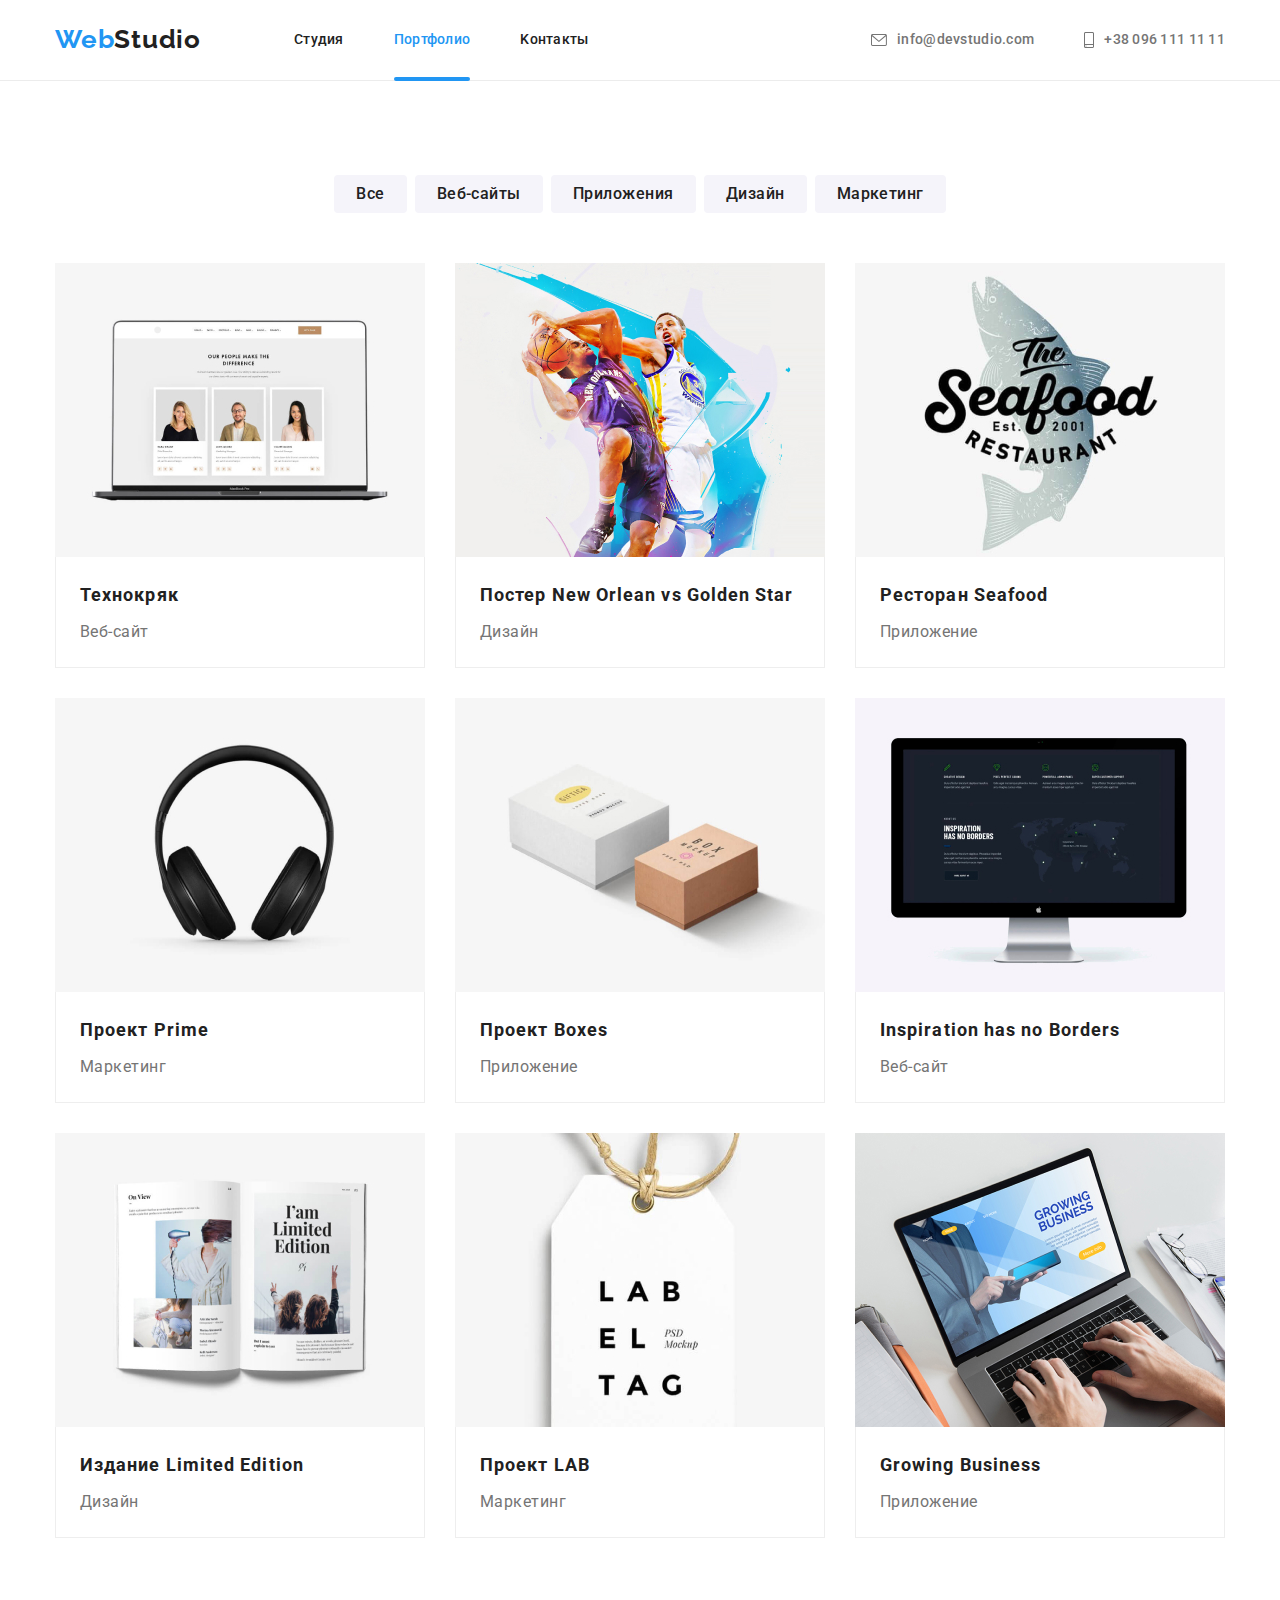
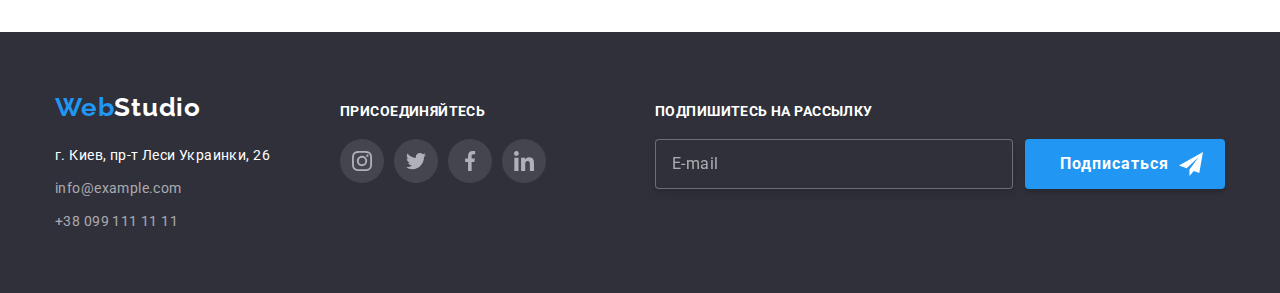
==== commit 7df8e701: "подключает паршалы" ====
--- a/portfolio.html
+++ b/portfolio.html
@@ -9,7 +9,7 @@
     rel="stylesheet" />
   <link rel="stylesheet"
     href="https://cdnjs.cloudflare.com/ajax/libs/modern-normalize/1.1.0/modern-normalize.min.css" />
-  <link rel="stylesheet" type="text/css" href="./css/styles.css" />
+  <link rel="stylesheet" type="text/css" href="./css/main.min.css" />
   <title>portfolio</title>
 </head>
 
@@ -233,42 +233,44 @@
       </section>
     </main>
     <!--FOOOOOOTEEEERRRRRR-->
-    <footer class="footer-section">
-      <div class="container footer">
-        <div class="address-wrap">
-          <a href="./index.html" class="footer-logo"><span class="logo-accent">Web</span>Studio</a>
-          <address class="address">
-            <span class="footer-text">г. Киев, пр-т Леси Украинки, 26</span>
-            <a href="mailto:info@example.com" class="footer-contacts">info@example.com</a>
-            <a href="tel:+380991111111" class="footer-contacts">+38 099 111 11 11</a>
+    <footer class="footer">
+      <div class="footer__container ">
+        <div class="footer__contacts">
+          <a href="./index.html" class="footer__logo">
+            <span class="footer__logo-accent">Web</span>Studio</a>
+          <address class="footer__address">
+            <span class="footer__text">г. Киев, пр-т Леси Украинки, 26</span>
+            <a href="mailto:info@example.com" class="footer__address-contacts">info@example.com</a>
+            <a href="tel:+380991111111" class="footer__address-contacts">+38 099 111 11 11</a>
           </address>
         </div>
-        <div class="slogan-wrap">
+        <div class="footer-accession">
           <h3 class="footer-slogan">Присоединяйтесь</h3>
-          <ul class="social-list footer">
-            <li class="social-item">
-              <a href="" class="social-link footer">
-                <svg class="social-icon" width="20px" height="20px">
+          <ul class="footer-accession__list">
+            <li class="footer-accession__item">
+              <a href="" class="footer-accession__link">
+                <svg class="footer-accession__icon" width="20px" height="20px">
                   <use href="./imajes/sprite.svg#icon-instagram-2"></use>
                 </svg>
               </a>
             </li>
-            <li class="social-item">
-              <a href="" class="social-link footer">
-                <svg class="social-icon" width="20px" height="20px">
+            <li class="footer-accession__item">
+              <a href="" class="footer-accession__link">
+                <svg class="footer-accession__icon" width="20px" height="20px">
                   <use href="./imajes/sprite.svg#icon-twitter-1"></use>
                 </svg>
               </a>
             </li>
-            <li class="social-item">
-              <a href="" class="social-link footer"><svg class="social-icon" width="20px" height="20px">
+            <li class="footer-accession__item">
+              <a href="" class="footer-accession__link">
+                <svg class="footer-accession__icon" width="20px" height="20px">
                   <use href="./imajes/sprite.svg#icon-facebook-1"></use>
                 </svg>
               </a>
             </li>
-            <li class="social-item">
-              <a href="" class="social-link footer">
-                <svg class="social-icon" width="20px" height="20px">
+            <li class="footer-accession__item">
+              <a href="" class="footer-accession__link">
+                <svg class="footer-accession__icon" width="20px" height="20px">
                   <use href="./imajes/sprite.svg#icon-linkedin-1"></use>
                 </svg>
               </a>
@@ -277,12 +279,12 @@
         </div>
         <div class="footer-form">
           <h3 class="footer-slogan">Подпишитесь на рассылку</h3>
-          <div class="footer-form-wrapper">
-            <form class="label-footer">
-              <input class="footer-input" type="email" name="footer-email" placeholder="E-mail" />
-              <button type="submit" class="button footer-button">
-                <span class="footer-button-title">Подписаться</span>
-                <svg class="social-icon-sab" width="24px" height="24px">
+          <div class="footer-form__wrapper">
+            <form class="footer-form__label">
+              <input class="footer-form__input" type="email" name="footer-email" placeholder="E-mail" />
+              <button type="submit" class="button footer__button">
+                <span class="footer__button-title">Подписаться</span>
+                <svg class="footer-accession__icon" width="24px" height="24px">
                   <use href="./imajes/sprite.svg#icon-icon-send"></use>
                 </svg>
 
--- a/css/main.min.css
+++ b/css/main.min.css
@@ -0,0 +1,2 @@
+body{color:var(--text-color);font-family:roboto, sans-serif}ul{list-style:none;margin:0px;padding:0px}h1,h2,h3,h4,h5,h6{margin:0px}p{margin:0px}img{display:block;max-width:100%;height:auto}.container{max-width:1200px;margin:0 auto;padding-left:15px;padding-right:15px}.visually-hidden{position:absolute;width:1px;height:1px;margin:-1px;border:0;padding:0;white-space:nowrap;-webkit-clip-path:inset(100%);clip-path:inset(100%);clip:rect(0 0 0 0);overflow:hidden}.header{border-bottom:1px solid #ececec}.header__container{display:-webkit-box;display:-ms-flexbox;display:flex;margin-left:auto;margin-right:auto;width:1200px;padding-left:15px;padding-right:15px}.navigation{display:-webkit-box;display:-ms-flexbox;display:flex;-webkit-box-align:center;-ms-flex-align:center;align-items:center}.logo-accent{color:var(--brand-color)}.logo-link{color:var(--title-color);font-family:Raleway, sans-serif;font-weight:700;font-size:26px;line-height:1.19;letter-spacing:0.03em;text-decoration:none}.logo-link--big-hover{display:block;padding-top:24px;padding-bottom:25px;margin-right:93px}.navigation__list{display:-webkit-box;display:-ms-flexbox;display:flex;color:var(--title-color);font-weight:500;font-size:14px;line-height:1.14;letter-spacing:0.02em;list-style:none}.navigation__item:not(:last-child){margin-right:50px}.navigation__item{position:relative}.navigation__link{display:block;padding-top:32px;padding-bottom:32px;color:inherit;text-decoration:none;-webkit-transition:color var(--transition-duration) var(--transition-timing-function);transition:color var(--transition-duration) var(--transition-timing-function)}.navigation__link:hover,.navigation__link:focus,.contacts__link:hover,.contacts__link:focus{color:var(--brand-color)}.contacts__list{display:-webkit-box;display:-ms-flexbox;display:flex;margin-left:auto;-webkit-box-align:center;-ms-flex-align:center;align-items:center}.contacts__item:not(:last-child){margin-right:50px}.contacts__link{display:-webkit-box;display:-ms-flexbox;display:flex;padding-top:32px;padding-bottom:32px;-webkit-box-align:center;-ms-flex-align:center;align-items:center;color:var(--text-color);font-weight:500;font-size:14px;line-height:1.14;letter-spacing:0.02em;text-decoration:none;-webkit-transition:color var(--transition-duration) var(--transition-timing-function);transition:color var(--transition-duration) var(--transition-timing-function)}.contacts__icon{margin-right:10px;fill:currentColor}.navigation__link--bottom-border{color:var(--brand-color)}.navigation__link--bottom-border::after{position:absolute;content:'';left:0;bottom:-1px;height:4px;width:100%;margin:0;padding:0;border-radius:2px;background-color:var(--brand-color)}.section__hero{max-width:1600px;height:600px;margin-left:auto;margin-right:auto;padding-top:200px;padding-bottom:200px;background-color:#2F303A;text-align:center;background-image:-webkit-gradient(linear, left top, right top, from(rgba(47,48,58,0.4)), to(rgba(47,48,58,0.4))),url(../imajes/hero.jpg);background-image:linear-gradient(to right, rgba(47,48,58,0.4), rgba(47,48,58,0.4)),url(../imajes/hero.jpg);background-size:cover}.section-hero__title{text-align:center}.section-hero__title{margin:0 auto;max-width:694px;max-height:120px;margin-bottom:30px;color:var(--hero-color);font-weight:900;font-size:44px;line-height:1.36;text-align:center;letter-spacing:0.06em;text-transform:uppercase}.button{display:inline-block;width:200px;height:50px;color:var(--hero-color);background-color:var(--brand-color);font-weight:700;font-size:16px;line-height:1.88;text-align:center;letter-spacing:0.06em;background:#2196f3;-webkit-box-shadow:0px 4px 4px rgba(0,0,0,0.15);box-shadow:0px 4px 4px rgba(0,0,0,0.15);border-radius:4px;border:none;cursor:pointer;-webkit-transition:background-color var(--transition-duration) var(--transition-timing-function);transition:background-color var(--transition-duration) var(--transition-timing-function)}.hero__button:hover,.hero__button:focus{background-color:#188ce8}.advantag{padding-top:94px;padding-bottom:94px;background-color:var(--main-background)}.advantag__list{display:-webkit-box;display:-ms-flexbox;display:flex}.advantag__item{width:270px}.advantag__item:not(:last-child){margin-right:30px}.advantag__title{margin-bottom:10px;color:var(--title-color);font-weight:700;font-size:14px;line-height:1.14;letter-spacing:0.03em;text-transform:uppercase}.advantag__text{font-weight:400;font-size:14px;line-height:1.71;letter-spacing:0.03em}.advantag__icon-background{display:-webkit-box;display:-ms-flexbox;display:flex;-webkit-box-pack:center;-ms-flex-pack:center;justify-content:center;-webkit-box-align:center;-ms-flex-align:center;align-items:center;width:270px;height:120px;margin-bottom:30px;background:var(--secondary-background);border-radius:4px}.doin{padding-bottom:94px;background-color:var(--main-background)}.doin__title{margin-bottom:50px;color:var(--title-color);font-weight:700;font-size:36px;line-height:1.17;text-align:center;letter-spacing:0.03em}.doin__list{display:-webkit-box;display:-ms-flexbox;display:flex;list-style:none}.doin__list-item{position:relative;margin-right:30px}.doin__list-item:last-child{margin-right:0}.doin__thumb{position:absolute;display:-webkit-box;display:-ms-flexbox;display:flex;width:100%;padding-top:27px;padding-bottom:27px;-webkit-box-pack:center;-ms-flex-pack:center;justify-content:center;-webkit-box-align:center;-ms-flex-align:center;align-items:center;color:var(--white-color);background-color:rgba(47,48,58,0.8);font-weight:700;font-size:14px;line-height:1.17;-webkit-transform:translate(0px, -100%);transform:translate(0px, -100%)}.doin__text{color:var(--main-background);font-weight:700;text-transform:uppercase;letter-spacing:0.03em;font-size:14px;line-height:1.14}.team{padding-top:94px;padding-bottom:94px;background-color:var(--secondary-background)}.team__title{margin-bottom:50px;color:var(--title-color);font-weight:700;font-size:36px;line-height:1.17;text-align:center;letter-spacing:0.03em}.team__list{display:-webkit-box;display:-ms-flexbox;display:flex;list-style:none}.team__lastname{width:calc((100%-90)/4);margin-right:30px;background-color:#ffffff;-webkit-box-shadow:0px 1px 3px rgba(0,0,0,0.12),0px 1px 1px rgba(0,0,0,0.14),0px 2px 1px rgba(0,0,0,0.2);box-shadow:0px 1px 3px rgba(0,0,0,0.12),0px 1px 1px rgba(0,0,0,0.14),0px 2px 1px rgba(0,0,0,0.2);border-radius:0px 0px 4px 4px}.team__lastname:last-child{margin-right:0}.team__container{padding:30px 10px 30px 10px}.team__name{color:var(--title-color);margin-bottom:10px;font-weight:500;font-size:16px;line-height:1.19;text-align:center;letter-spacing:0.03em}.team__post{margin-bottom:16px;font-weight:400;font-size:16px;line-height:1.19;text-align:center;letter-spacing:0.03em}.socials-networks{display:-webkit-box;display:-ms-flexbox;display:flex;-webkit-box-pack:center;-ms-flex-pack:center;justify-content:center;gap:10px}.socials-networks__link{display:-webkit-box;display:-ms-flexbox;display:flex;-webkit-box-align:center;-ms-flex-align:center;align-items:center;-webkit-box-pack:center;-ms-flex-pack:center;justify-content:center;width:44px;height:44px;color:var(--icon-color);background-color:rgba(255,255,255,0.1);border-radius:50%;-webkit-transition:background-color var(--transition-duration) var(--transition-timing-function),color var(--transition-duration) var(--transition-timing-function);transition:background-color var(--transition-duration) var(--transition-timing-function),color var(--transition-duration) var(--transition-timing-function)}.socials-networks__icon{fill:currentColor}.socials-networks__link:hover,.socials-networks__link:focus{color:var(--main-background);background-color:var(--brand-color)}.clients{padding:94px 0}.clients .container{text-align:center}.clients__title{margin-bottom:50px;font-family:'Roboto';font-style:normal;font-weight:700;font-size:36px;line-height:42px;text-align:center;letter-spacing:0.03em;color:#212121}.clients__list{display:-webkit-box;display:-ms-flexbox;display:flex;-webkit-box-align:center;-ms-flex-align:center;align-items:center;-webkit-box-pack:center;-ms-flex-pack:center;justify-content:center}.clients__item:not(:last-child){margin-right:30px}.clients__link{display:-webkit-box;display:-ms-flexbox;display:flex;-webkit-box-align:center;-ms-flex-align:center;align-items:center;-webkit-box-pack:center;-ms-flex-pack:center;justify-content:center;width:170px;height:92px;color:var(--icon-color);border:1px solid #AFB1B8;border-radius:4px;-webkit-transition:cborder-color 250ms cubic-bezier(0.4, 0, 0.2, 1),color 250ms cubic-bezier(0.4, 0, 0.2, 1);transition:cborder-color 250ms cubic-bezier(0.4, 0, 0.2, 1),color 250ms cubic-bezier(0.4, 0, 0.2, 1)}.clients__icon{fill:currentColor}.clients__link:hover,.clients__link:focus{border:1px solid var(--brand-color);color:var(--brand-color)}.footer{background-color:#2F303A;padding:60px 0px}.footer__container{width:1200px;margin:0 auto;padding-left:15px;padding-right:15px;display:-webkit-box;display:-ms-flexbox;display:flex;-webkit-box-align:baseline;-ms-flex-align:baseline;align-items:baseline}.footer__logo{display:block;margin-bottom:20px;color:#FFFFFF;font-family:raleway, sans-serif;font-weight:700;font-size:26px;line-height:1.19;letter-spacing:0.03em;text-decoration:none}.footer__logo-accent{color:var(--brand-color)}.footer__text{display:block;line-height:24px}.footer__address{color:#FFFFFF;font-style:normal;font-weight:400;font-size:14px;line-height:1.71;letter-spacing:0.03em}.footer__address-contacts{display:-webkit-box;display:-ms-flexbox;display:flex;margin-top:9px;line-height:24px;color:rgba(255,255,255,0.6);text-decoration:none;-webkit-transition:background-color var(--transition-duration) var(--transition-timing-function);transition:background-color var(--transition-duration) var(--transition-timing-function)}.footer__address-contacts:hover,.footer__address-contacts:focus{color:var(--brand-color)}.footer-slogan{color:var(--hero-color);font-weight:700;font-size:14px;line-height:16px;text-transform:uppercase;letter-spacing:0.03em}.footer-accession{margin-left:70px;margin-right:auto}.footer-accession__list{display:-webkit-box;display:-ms-flexbox;display:flex;margin-top:20px;-webkit-box-pack:center;-ms-flex-pack:center;justify-content:center;gap:10px}.footer-accession__link{color:var(--hero-color);background-color:rgba(255,255,255,0.1);-webkit-transition:background-color var(--transition-duration) var(--transition-timing-function);transition:background-color var(--transition-duration) var(--transition-timing-function)}.footer-accession__link:hover,.footer-accession__link:focus{color:var(--main-background);background-color:var(--brand-color)}.footer-accession__link{display:-webkit-box;display:-ms-flexbox;display:flex;-webkit-box-align:center;-ms-flex-align:center;align-items:center;-webkit-box-pack:center;-ms-flex-pack:center;justify-content:center;width:44px;height:44px;color:var(--icon-color);border-radius:50%;-webkit-transition:background-color var(--transition-duration) var(--transition-timing-function),color var(--transition-duration) var(--transition-timing-function);transition:background-color var(--transition-duration) var(--transition-timing-function),color var(--transition-duration) var(--transition-timing-function)}.footer-accession__icon{fill:currentColor}.footer-form__wrapper{display:-webkit-box;display:-ms-flexbox;display:flex;-webkit-box-align:center;-ms-flex-align:center;align-items:center;margin-top:20px}.footer-form__label{display:-webkit-box;display:-ms-flexbox;display:flex}.footer-form__input:hover,.footer-form__input:focus{border:1px solid var(--brand-color);outline:none}.footer-form__input{width:358px;height:50px;padding-left:16px;padding-top:15px;padding-bottom:15px;color:var(--hero-color);background-color:#2F303A;border:1px solid rgba(255,255,255,0.3);-webkit-filter:drop-shadow(0px 4px 4px rgba(0,0,0,0.15));filter:drop-shadow(0px 4px 4px rgba(0,0,0,0.15));border-radius:4px;cursor:pointer;outline:none;-webkit-transition:border-color var(--transition-timing-function) var(--transition-duration);transition:border-color var(--transition-timing-function) var(--transition-duration)}.footer-form__input::-webkit-input-placeholder{font-size:16px;line-height:1.25;letter-spacing:0.03em;color:rgba(255,255,255,0.6);outline:none}.footer-form__input:-ms-input-placeholder{font-size:16px;line-height:1.25;letter-spacing:0.03em;color:rgba(255,255,255,0.6);outline:none}.footer-form__input::-ms-input-placeholder{font-size:16px;line-height:1.25;letter-spacing:0.03em;color:rgba(255,255,255,0.6);outline:none}.footer-form__input::placeholder{font-size:16px;line-height:1.25;letter-spacing:0.03em;color:rgba(255,255,255,0.6);outline:none}.footer__button{display:-webkit-box;display:-ms-flexbox;display:flex;-webkit-box-align:center;-ms-flex-align:center;align-items:center;margin-left:12px;-webkit-transition:background-color var(--transition-duration) var(--transition-timing-function),color var(--transition-duration) var(--transition-timing-function),-webkit-box-shadow var(--transition-duration) var(--transition-timing-function);transition:background-color var(--transition-duration) var(--transition-timing-function),color var(--transition-duration) var(--transition-timing-function),-webkit-box-shadow var(--transition-duration) var(--transition-timing-function);transition:box-shadow var(--transition-duration) var(--transition-timing-function),background-color var(--transition-duration) var(--transition-timing-function),color var(--transition-duration) var(--transition-timing-function);transition:box-shadow var(--transition-duration) var(--transition-timing-function),background-color var(--transition-duration) var(--transition-timing-function),color var(--transition-duration) var(--transition-timing-function),-webkit-box-shadow var(--transition-duration) var(--transition-timing-function)}.footer__button:hover{background-color:#188CE8}.footer__button-title{margin-left:29px;margin-top:10px;margin-bottom:10px;margin-right:10px}.backdrop{position:fixed;top:0;left:0;width:100%;height:100%;opacity:1;-webkit-transition:opacity var(--transition-duration) var(--transition-timing-function);transition:opacity var(--transition-duration) var(--transition-timing-function);background:rgba(0,0,0,0.2);z-index:100}.backdrop.is-hidden{opacity:0;pointer-events:none}.form-field:focus+.input-icon,.form-field:hover+.input-icon{color:var(--brand-color)}.backdrop.is-hidden .modal{-webkit-transform:translate(-50%, -50%) scale(0.9);transform:translate(-50%, -50%) scale(0.9)}.modal{overflow:hidden;position:absolute;top:50%;left:50%;-webkit-transform:translate(-50%, -50%);transform:translate(-50%, -50%);width:528px;height:581px;padding:40px;border-radius:4px;background-color:var(--main-background);-webkit-transition:-webkit-transform var(--transition-duration) var(--transition-timing-function);transition:-webkit-transform var(--transition-duration) var(--transition-timing-function);transition:transform var(--transition-duration) var(--transition-timing-function);transition:transform var(--transition-duration) var(--transition-timing-function), -webkit-transform var(--transition-duration) var(--transition-timing-function)}.close-button{position:absolute;top:8px;right:8px;outline:none;width:30px;height:30px;background-color:var(--white-color);border:1px solid rgba(0,0,0,0.1);border-radius:50%;cursor:pointer;-webkit-transition:border-color var(--transition-duration) var(--transition-timing-function);transition:border-color var(--transition-duration) var(--transition-timing-function)}.icon-close{fill:var(--title-color);-webkit-transition:fill 250ms var(--transition-timing-function);transition:fill 250ms var(--transition-timing-function)}.close-button:hover,.close-button:focus{color:var(--brand-color)}.close-button:hover .icon-close,.close-button:focus .icon-close{fill:var(--brand-color)}.form{max-width:448px;margin-left:auto;margin-right:auto}.form-title{width:448px;margin-bottom:12px;color:var(--title-color);font-weight:700;font-size:20px;line-height:1.15;text-align:center;letter-spacing:0.03em}.form-field{position:relative;display:-webkit-box;display:-ms-flexbox;display:flex;-webkit-box-orient:vertical;-webkit-box-direction:normal;-ms-flex-direction:column;flex-direction:column}.form-field:not(:first-child){margin-top:10px}.form-label{font-size:12px;line-height:1.17;letter-spacing:0.01em}.form-input{margin-top:4px;padding-left:42px;width:448px;height:40px;cursor:pointer;border:1px solid rgba(33,33,33,0.2);border-radius:4px;-webkit-transition:border-color var(--transition-timing-function) var(--transition-duration);transition:border-color var(--transition-timing-function) var(--transition-duration);outline:none}.form-comment:hover{border-color:var(--brand-color);outline:none}.form-input:focus-within,.form-comment:focus-within{outline:none;border-color:var(--brand-color)}.form-input:focus+.input-icon,.form-input:hover+.input-icon{fill:var(--brand-color)}.form-input:focus,.form-input:hover{border-color:var(--brand-color);outline:none}.button-form-modal{display:block;margin:auto;margin-top:30px}.button-form-modal:hover,.button-form-modal:focus{background-color:#188CE8}.form-input:hover+.icon-input,.form-input:focus+.input-icon{fill:var(--brand-color)}.input-icon{position:absolute;top:55%;left:15px;fill:var(--title-color);-webkit-transition:fill var(--transition-timing-function) var(--transition-duration);transition:fill var(--transition-timing-function) var(--transition-duration)}.close-button svg{margin-top:4px}.form-input:focus-within+.input-icon{fill:var(--brand-color)}.form-input:hover-within+.input-icon{fill:var(--brand-color)}.form-comment{margin-top:4px;padding:12px 16px;width:448px;height:120px;border:1px solid rgba(33,33,33,0.2);border-radius:4px;cursor:pointer;resize:none;outline:none;-webkit-transition:border-color var(--transition-timing-function) var(--transition-duration);transition:border-color var(--transition-timing-function) var(--transition-duration)}.form-comment::-webkit-input-placeholder{font-size:14px;line-height:1.14;letter-spacing:0.01em;color:rgba(117,117,117,0.5);outline:none}.form-comment:-ms-input-placeholder{font-size:14px;line-height:1.14;letter-spacing:0.01em;color:rgba(117,117,117,0.5);outline:none}.form-comment::-ms-input-placeholder{font-size:14px;line-height:1.14;letter-spacing:0.01em;color:rgba(117,117,117,0.5);outline:none}.form-comment::placeholder{font-size:14px;line-height:1.14;letter-spacing:0.01em;color:rgba(117,117,117,0.5);outline:none}.form-checkbox{padding-left:12px;margin-top:20px;outline:none}.checkbox-text{display:block;font-size:14px;line-height:1.71;letter-spacing:0.03em}.checkbox-link{outline:none;color:var(--brand-color)}.checkbox{position:absolute;width:1px;height:1px;margin:-1px;border:0px;padding:0px;clip:rect(0 0 0 0);overflow:hidden;outline:none}.checkbox-label{display:-webkit-box;display:-ms-flexbox;display:flex;-webkit-box-align:center;-ms-flex-align:center;align-items:center;text-align:center}.checkbox-icon{margin-right:8px;border-radius:2px;border:2px solid var(--title-color)}.checkbox:checked+.checkbox-label>.checkbox-icon{background-color:var(--brand-color);border-color:var(--brand-color);background-origin:border-box}.checkbox:focus+.checkbox-label>.checkbox-icon{border-color:var(--brand-color)}.checkbox:hover{border-color:var(--brand-color)}.checkbox:checked+.checkbox-label>.checkbox-icon{background-color:var(--bg-buttons-color-hover);border-color:var(--bg-buttons-color-hover);background-origin:border-box;-webkit-transition:background-color 250ms cubic-bezier(0.4, 0, 0.2, 1),border-color 250ms cubic-bezier(0.4, 0, 0.2, 1);transition:background-color 250ms cubic-bezier(0.4, 0, 0.2, 1),border-color 250ms cubic-bezier(0.4, 0, 0.2, 1)}.checkbox-icon:hover{border-color:var(--brand-color)}.projects-button{padding:6px 22px;color:var(--title-color);background-color:#f5f4fa;border-radius:4px;border:0;font-weight:500;font-size:16px;line-height:1.62;text-align:center;letter-spacing:0.03em;-webkit-transition:background-color var(--transition-duration) var(--transition-timing-function),color var(--transition-duration) var(--transition-timing-function),-webkit-box-shadow var(--transition-duration) var(--transition-timing-function);transition:background-color var(--transition-duration) var(--transition-timing-function),color var(--transition-duration) var(--transition-timing-function),-webkit-box-shadow var(--transition-duration) var(--transition-timing-function);transition:box-shadow var(--transition-duration) var(--transition-timing-function),background-color var(--transition-duration) var(--transition-timing-function),color var(--transition-duration) var(--transition-timing-function);transition:box-shadow var(--transition-duration) var(--transition-timing-function),background-color var(--transition-duration) var(--transition-timing-function),color var(--transition-duration) var(--transition-timing-function),-webkit-box-shadow var(--transition-duration) var(--transition-timing-function)}.projects-item:not(:last-child){margin-right:8px}.projects-filter{display:-webkit-box;display:-ms-flexbox;display:flex;-webkit-box-pack:center;-ms-flex-pack:center;justify-content:center;margin-top:0px;margin-bottom:50px}.projects{padding-top:94px;padding-bottom:94px;margin-top:0px;margin-bottom:0px;padding-left:0px}.projects-button:hover,.projects-button:focus{color:var(--hero-color);background-color:var(--brand-color);cursor:pointer}.projects-list{display:-webkit-box;display:-ms-flexbox;display:flex;-ms-flex-wrap:wrap;flex-wrap:wrap;margin:-15px;list-style:none}.pro-item{margin:15px;-webkit-transition:-webkit-box-shadow var(--transition-duration) var(--transition-timing-function);transition:-webkit-box-shadow var(--transition-duration) var(--transition-timing-function);transition:box-shadow var(--transition-duration) var(--transition-timing-function);transition:box-shadow var(--transition-duration) var(--transition-timing-function), -webkit-box-shadow var(--transition-duration) var(--transition-timing-function)}.pro-item-link{display:inline-block;text-decoration:none;-webkit-transition:-webkit-box-shadow var(--transition-duration) var(--transition-timing-function);transition:-webkit-box-shadow var(--transition-duration) var(--transition-timing-function);transition:box-shadow var(--transition-duration) var(--transition-timing-function);transition:box-shadow var(--transition-duration) var(--transition-timing-function), -webkit-box-shadow var(--transition-duration) var(--transition-timing-function)}.pro-item-link:hover,.pro-item-link:focus{-webkit-box-shadow:0px 1px 1px rgba(0,0,0,0.12),0px 4px 4px rgba(0,0,0,0.06),1px 4px 6px rgba(0,0,0,0.16);box-shadow:0px 1px 1px rgba(0,0,0,0.12),0px 4px 4px rgba(0,0,0,0.06),1px 4px 6px rgba(0,0,0,0.16)}.pro-item a{display:inline-block}.pro-item-title{padding:20px 24px 20px 24px;border-bottom:1px solid #EEEEEE;border-left:1px solid #EEEEEE;border-right:1px solid #EEEEEE}.projects-name{margin-bottom:4px;color:var(--title-color);font-weight:700;font-size:18px;line-height:2;letter-spacing:0.06em}.projects-type{font-family:'Roboto';font-style:normal;font-weight:400;font-size:16px;line-height:30px;letter-spacing:0.03em;color:#757575}.pro-item-wrap{position:relative;overflow:hidden}.pro-item:hover .image-text,.pro-item:focus .image-text{-webkit-transform:none;transform:none}.image-text{position:absolute;top:0;left:0;width:370px;height:294px;font-size:18px;line-height:1.56;color:var(--secondary-background);padding:63px 24px;margin-top:0px;margin-bottom:0px;-webkit-transform:translateY(100%);transform:translateY(100%);background-color:rgba(33,150,243,0.9);-webkit-transition:-webkit-transform var(--transition-duration) var(--transition-timing-function);transition:-webkit-transform var(--transition-duration) var(--transition-timing-function);transition:transform var(--transition-duration) var(--transition-timing-function);transition:transform var(--transition-duration) var(--transition-timing-function), -webkit-transform var(--transition-duration) var(--transition-timing-function)}
+/*# sourceMappingURL=main.min.css.map */--- a/css/styles.css
+++ b/css/styles.css
@@ -68,12 +68,6 @@
   overflow: hidden;
 }
 
-.container {
-  width: 1200px;
-  margin: 0 auto;
-  padding-left: 15px;
-  padding-right: 15px;
-}
 
 /* Header */
 .header {
@@ -443,6 +437,61 @@
   letter-spacing: 0.03em;
 }
 
+/*.socials-networks {
+  display: flex;
+  margin-top: 20px;
+}*/
+
+/*.socials-networks__link {
+  color: var(--hero-color);
+  background-color: rgba(255, 255, 255, 0.1);
+  transition: background-color var(--transition-duration) var(--transition-timing-function);
+} */
+
+/*.socials-networks__link,
+.socials-networks__link {
+  background-color: var(--brand-color);
+}*/
+
+
+
+.socials-networks {
+  display: flex;
+  justify-content: center;
+  gap: 10px;
+}
+
+.socials-networks__link {
+  display: flex;
+  align-items: center;
+  justify-content: center;
+
+  width: 44px;
+  height: 44px;
+
+  color: var(--icon-color);
+  background-color: rgba(255, 255, 255, 0.1);
+  border-radius: 50%;
+
+  transition: background-color var(--transition-duration) var(--transition-timing-function),
+    color var(--transition-duration) var(--transition-timing-function);
+}
+
+.socials-networks__icon {
+fill: currentColor;
+}
+
+
+/*.social-icon-sab {
+  fill: currentColor;
+
+}*/
+
+.socials-networks__link:hover,
+.socials-networks__link:focus {
+  color: var(--main-background);
+  background-color: var(--brand-color);
+}
 
 
 /** CLIENTS **/
@@ -455,7 +504,7 @@
   text-align: center;
 }
 
-.clients-title {
+.clients__title {
   margin-bottom: 50px;
   font-family: 'Roboto';
   font-style: normal;
@@ -468,7 +517,7 @@
   color: #212121;
 }
 
-.clients-list {
+.clients__list {
   display: flex;
   align-items: center;
   justify-content: center;
@@ -476,11 +525,11 @@
 
 
 
-.clients-item:not(:last-child) {
+.clients__item:not(:last-child) {
   margin-right: 30px;
 }
 
-.clients-link {
+.clients__link {
   display: flex;
   align-items: center;
   justify-content: center;
@@ -493,42 +542,43 @@
   border: 1px solid #AFB1B8;
   border-radius: 4px;
 
-  transition: cborder-color 2500ms cubic-bezier(0.4, 0, 0.2, 1),
-    color 2500ms cubic-bezier(0.4, 0, 0.2, 1);
+  transition: cborder-color 250ms cubic-bezier(0.4, 0, 0.2, 1),
+    color 250ms cubic-bezier(0.4, 0, 0.2, 1);
 }
 /**transition: color var(--transition-duration) var(--transition-timing-function),
 border var(--transition-duration) var(--transition-timing-function);**/
 
-.clients-icon {
+.clients__icon {
   fill: currentColor;
   /**transition: var(--transition-duration) var(--transition-timing-function);*/
 }
 
-.clients-link:hover,
-.clients-link:focus {
+.clients__link:hover,
+.clients__link:focus {
   border: 1px solid var(--brand-color);
   color: var(--brand-color);
 
 }
 
-/**.clients-icon:hover ,
-.clients-icon:focus {
-  fill: rgba(33, 150, 243, 1); 
-  transition: fill var(--transition-duration) var(--transition-timing-function);
-} **/
+
+
 /* Footer */
-.footer-section {
+.footer {
   background-color: #2F303A;
   padding: 60px 0px;
 }
 
-.footer-section .container {
+.footer__container {
+  width: 1200px;
+  margin: 0 auto;
+  padding-left: 15px;
+  padding-right: 15px;
   display: flex;
   align-items: baseline;
 }
 
 
-.footer-logo {
+.footer__logo {
   display: block;
   margin-bottom: 20px;
 
@@ -542,12 +592,16 @@
   text-decoration: none;
 }
 
-.footer-text {
+.footer__logo-accent {
+  color: var(--brand-color);
+}
+
+.footer__text {
   display: block;
   line-height: 24px;
 }
 
-.address {
+.footer__address {
 
   color: #FFFFFF;
 
@@ -558,7 +612,7 @@
   letter-spacing: 0.03em;
 }
 
-.footer-contacts {
+.footer__address-contacts {
   display: flex;
   margin-top: 9px;
   line-height: 24px;
@@ -568,8 +622,8 @@
   transition: background-color var(--transition-duration) var(--transition-timing-function);
 }
 
-.footer-contacts:hover,
-.footer-contacts:focus {
+.footer__address-contacts:hover,
+.footer__address-contacts:focus {
   color: var(--brand-color);
 }
 
@@ -581,42 +635,43 @@
   text-transform: uppercase;
   letter-spacing: 0.03em;
 }
-
-.container.slogan-wrap {
+/*!!!!!!!!!!!!!!
+.footer__container.footer-accession {
   display: flex;
   align-items: center;
 justify-content: center;
-  
-}
-
-.socials-networks.footer {
+margin-left: 70px;
+  margin-right: auto;
+}*/
+  
+.footer-accession {
+    margin-left: 70px;
+    margin-right: auto;
+}
+.footer-accession__list {
   display: flex;
   margin-top: 20px;
-}
-
-.social-link.footer {
-  color: var(--hero-color);
-  background-color: rgba(255, 255, 255, 0.1);
-  transition: background-color var(--transition-duration) var(--transition-timing-function);
-}
-
-.social-link.footer:hover,
-.social-link.footer:focus {
-  background-color: var(--brand-color);
-}
-
-.slogan-wrap {
-  margin-left: 70px ;
-  margin-right: auto;
-}
-
-.socials-networks {
-  display: flex;
   justify-content: center;
-  gap: 10px;
-}
-
-.social-link {
+    gap: 10px;
+}
+
+.footer-accession__link {
+    color: var(--hero-color);
+    background-color: rgba(255, 255, 255, 0.1);
+    transition: background-color var(--transition-duration) var(--transition-timing-function);
+  }
+
+.footer-accession__link:hover,
+.footer-accession__link:focus {
+  color: var(--main-background);
+      background-color: var(--brand-color);
+    }
+
+
+
+
+
+.footer-accession__link {
   display: flex;
   align-items: center;
   justify-content: center;
@@ -632,24 +687,21 @@
   color var(--transition-duration) var(--transition-timing-function);
 }
 
-.social-icon {
+.footer-accession__icon {
   
   fill: currentColor;
 }
 
-.social-icon-sab {
-  fill: currentColor;
-  
-}
-
-.social-link:hover,
-.social-link:focus {
+
+
+/*.socials-networks__link:hover,
+.socials-networks__link:focus {
   color: var(--main-background);
   background-color: var(--brand-color);
-}
-
-
-.footer-form-wrapper {
+}*/
+
+
+.footer-form__wrapper {
   display: flex;
   align-items: center;
 
@@ -657,20 +709,25 @@
   
 }
 
-.footer-email-input:active {
+.footer-form__label {
+  display: flex;
+}
+
+
+/*.footer-email-input:active {
   color:var(--brand-color);
 
   outline: none;
-}
-
-.footer-input:hover,
-.footer-input:focus {
+}*/
+
+.footer-form__input:hover,
+.footer-form__input:focus {
   border: 1px solid var(--brand-color);
   outline: none;
   /*outline-color: var(--brand-color);*/
 }
 
-.footer-input {
+.footer-form__input {
   width: 358px;
   height: 50px;
   padding-left: 16px;
@@ -685,12 +742,11 @@
   border-radius: 4px;
   cursor: pointer;
   outline: none;
- /* outline: none;*/
   transition: border-color var(--transition-timing-function) var(--transition-duration), 
- /* outline-color var(--transition-timing-function) var(--transition-duration);*/
-}
-
-.footer-input::placeholder {
+ 
+}
+
+.footer-form__input::placeholder {
   font-size: 16px;
   line-height: 1.25;
   letter-spacing: 0.03em;
@@ -699,7 +755,7 @@
   outline: none;
 }
 
-.footer-button {
+.footer__button {
   display: flex;
   align-items: center;
   margin-left: 12px;
@@ -708,20 +764,18 @@
       color var(--transition-duration) var(--transition-timing-function);
 }
 
-.footer-button:hover {
+.footer__button:hover {
   background-color: #188CE8
 }
 
-.footer-button-title {
+.footer__button-title {
   margin-left: 29px;
   margin-top: 10px;
   margin-bottom: 10px;
   margin-right: 10px;
 }
  
-.label-footer {
-  display: flex;
-}
+
 /* Portfolio.html */
 /*Projects */
 
